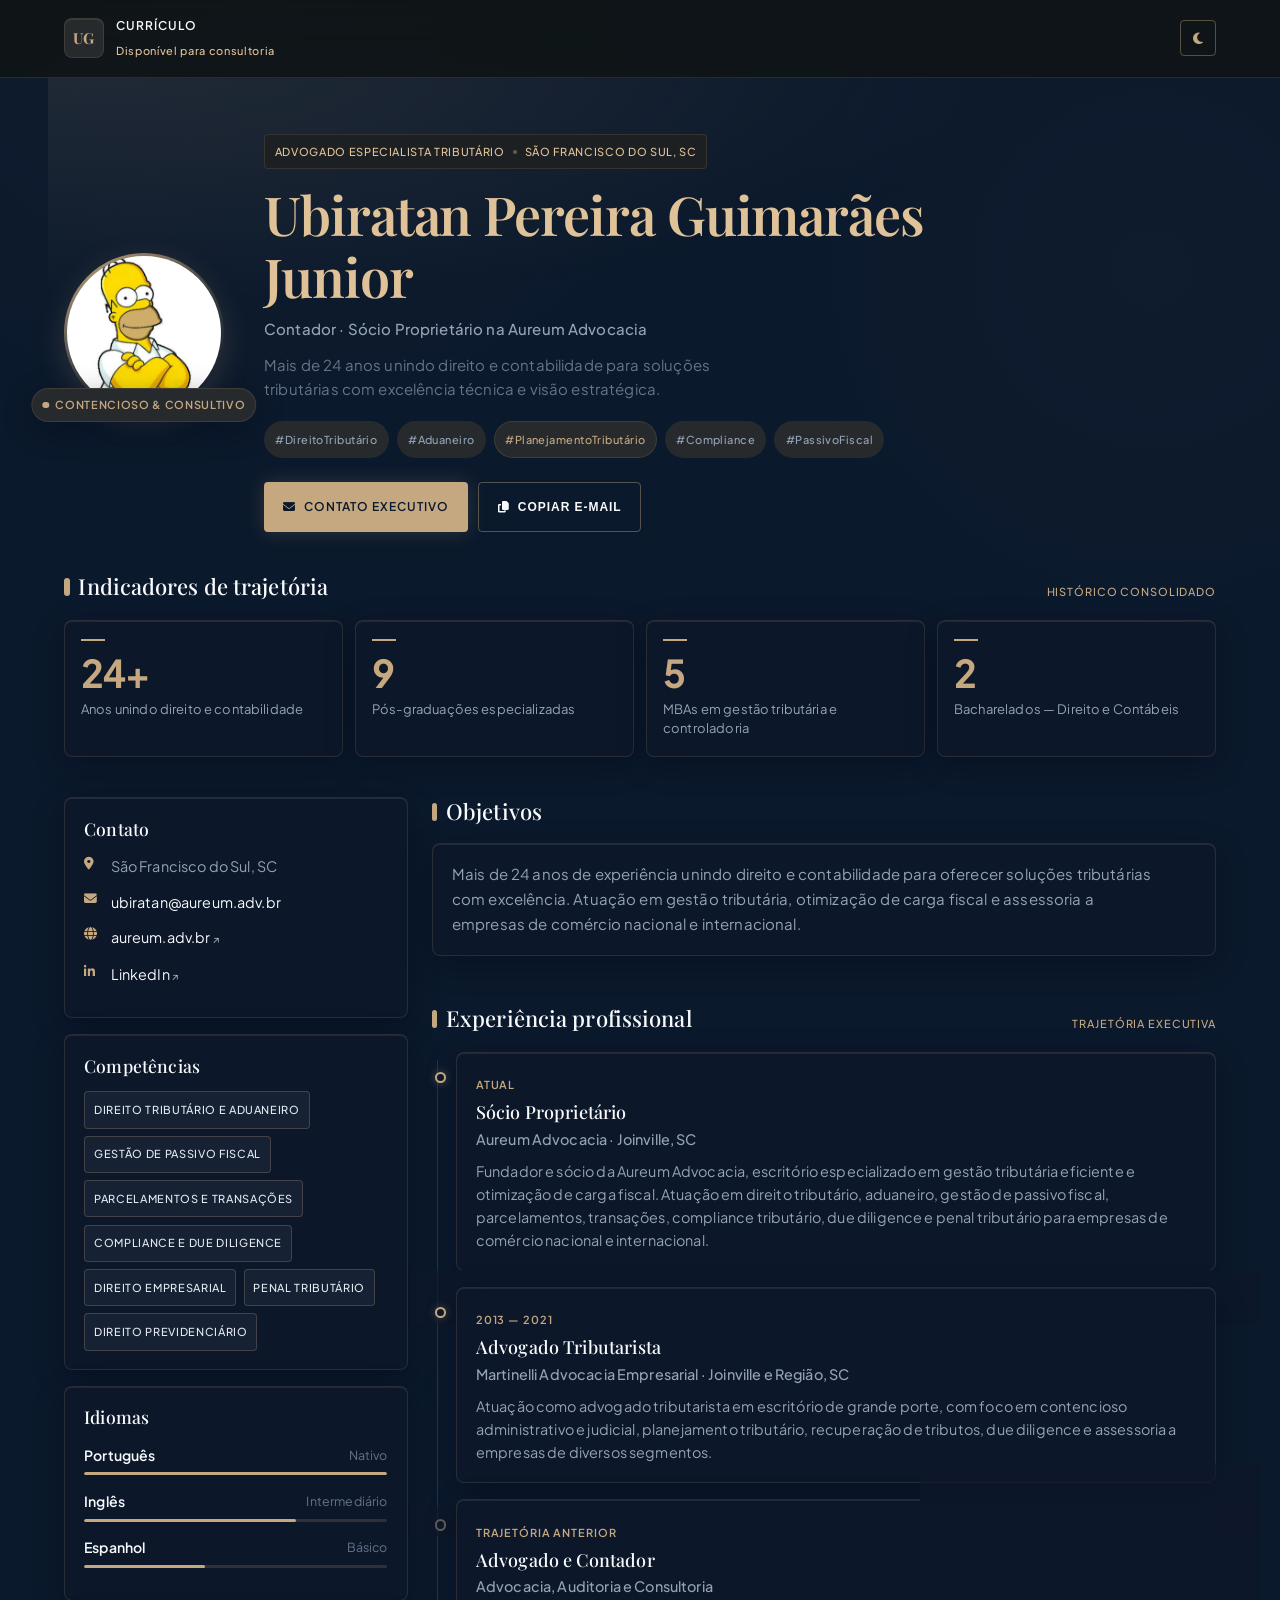
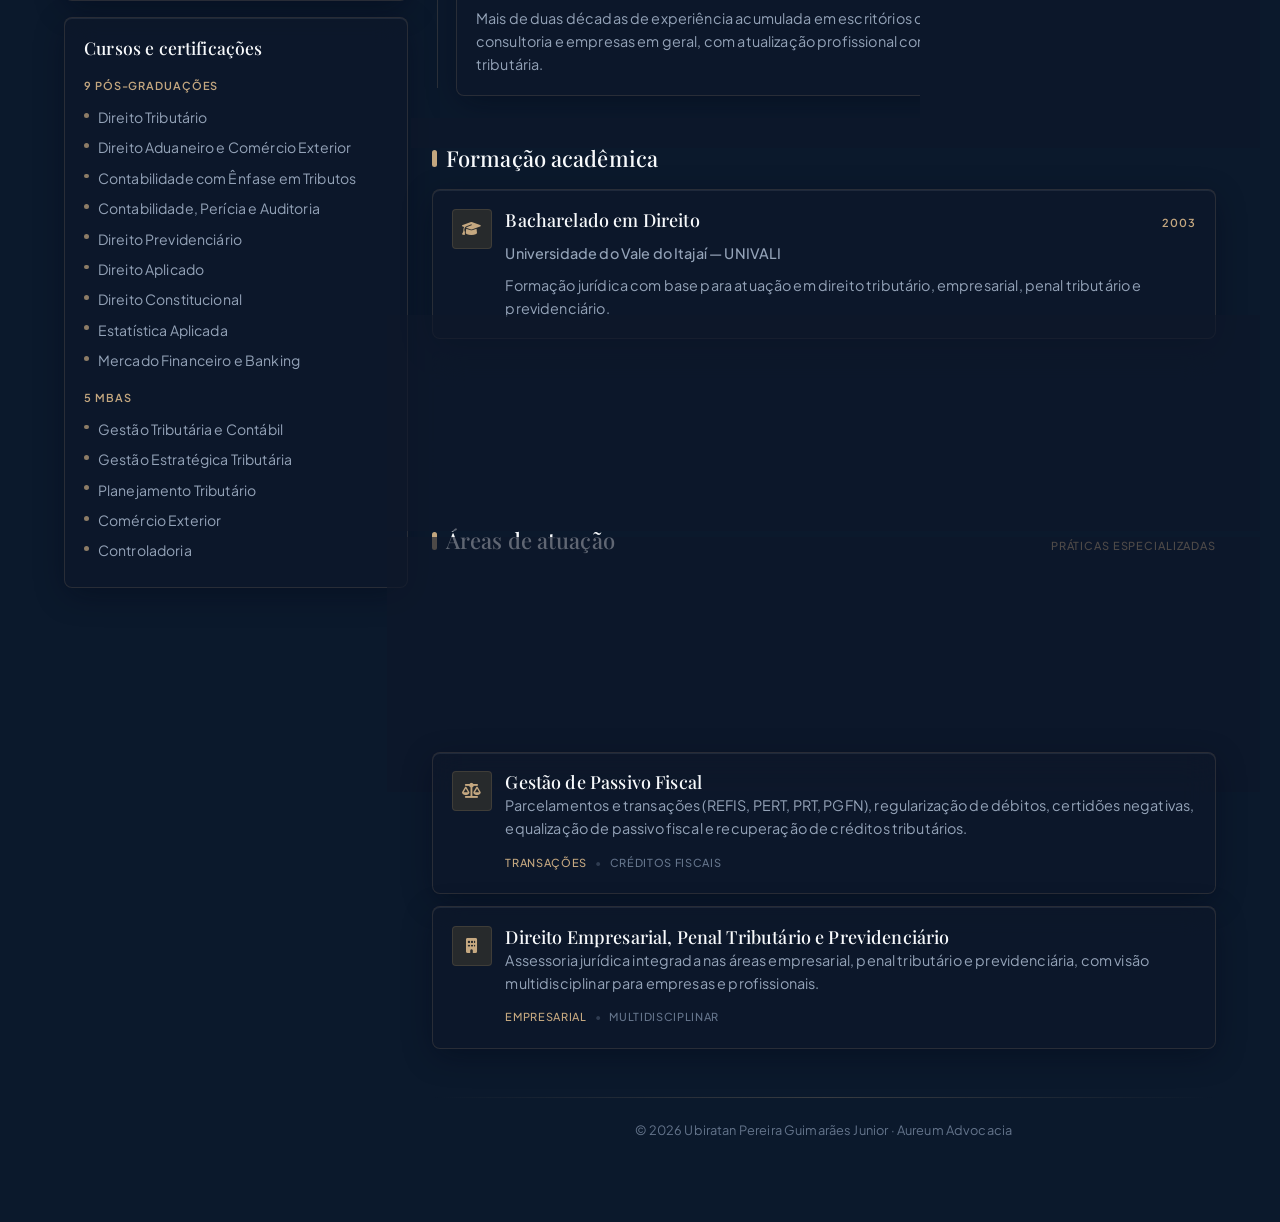
==== index.html @ 0a8d9d75 "Versão 1" ====
<!DOCTYPE html>
<html lang="pt-BR">
<head>
  <meta charset="UTF-8">
  <meta name="viewport" content="width=device-width, initial-scale=1.0">
  <title>Currículo | Ubiratan Pereira Guimarães Junior · Aureum Advocacia</title>
  <link rel="preconnect" href="https://fonts.googleapis.com">
  <link rel="preconnect" href="https://fonts.gstatic.com" crossorigin>
  <link href="https://fonts.googleapis.com/css2?family=Playfair+Display:ital,wght@0,500;0,600;0,700;1,500&family=Plus+Jakarta+Sans:ital,wght@0,400;0,500;0,600;0,700;1,400&display=swap" rel="stylesheet">
  <link rel="stylesheet" href="https://cdnjs.cloudflare.com/ajax/libs/font-awesome/6.5.1/css/all.min.css">
  <link rel="stylesheet" href="styles.css">
  <script>
    (function () {
      const theme = localStorage.getItem('cv-theme') || 'dark';
      document.documentElement.setAttribute('data-theme', theme);
      document.documentElement.classList.add('js');
    })();
  </script>
</head>
<body>

  <div class="ambient" aria-hidden="true"></div>

  <header class="topbar">
    <div class="topbar-inner">
      <div class="brand">
        <span class="brand-mark">UG</span>
        <div class="brand-copy">
          <span class="brand-label">Currículo</span>
          <span class="brand-status">Disponível para consultoria</span>
        </div>
      </div>
      <div class="topbar-actions">
        <button class="theme-toggle" id="themeToggle" aria-label="Alternar tema claro e escuro" title="Alternar tema">
          <i class="fas fa-moon theme-icon-dark"></i>
          <i class="fas fa-sun theme-icon-light"></i>
        </button>
      </div>
    </div>
  </header>

  <main class="shell">
    <section class="hero" id="inicio">
      <div class="hero-glow" aria-hidden="true"></div>

      <div class="photo-wrap">
        <div class="photo-ring">
          <img src="foto.png" alt="Ubiratan Pereira Guimarães Junior">
        </div>
        <span class="status-chip">
          <span class="status-dot" aria-hidden="true"></span>
          Contencioso &amp; Consultivo
        </span>
      </div>

      <div class="hero-copy">
        <div class="credential-row">
          <span>Advogado especialista tributário</span>
          <span class="dot" aria-hidden="true"></span>
          <span>São Francisco do Sul, SC</span>
        </div>
        <h1>Ubiratan Pereira Guimarães Junior</h1>
        <p class="hero-role">Contador · Sócio Proprietário na Aureum Advocacia</p>
        <p class="hero-lead">Mais de 24 anos unindo direito e contabilidade para soluções tributárias com excelência técnica e visão estratégica.</p>

        <div class="chip-row">
          <span class="chip">#DireitoTributário</span>
          <span class="chip">#Aduaneiro</span>
          <span class="chip chip-accent">#PlanejamentoTributário</span>
          <span class="chip">#Compliance</span>
          <span class="chip">#PassivoFiscal</span>
        </div>

        <div class="cta-row">
          <a class="btn btn-primary" href="mailto:ubiratan@aureum.adv.br">
            <i class="fas fa-envelope"></i>
            Contato executivo
          </a>
          <button class="btn btn-secondary" type="button" id="copyEmail">
            <i class="fas fa-copy"></i>
            Copiar e-mail
          </button>
        </div>
      </div>
    </section>

    <section class="metrics" aria-label="Indicadores">
      <div class="section-head">
        <h2><span class="title-bar" aria-hidden="true"></span>Indicadores de trajetória</h2>
        <span class="section-kicker">Histórico consolidado</span>
      </div>
      <div class="metrics-grid">
        <article class="metric-card" data-animate>
          <span class="metric-rule" aria-hidden="true"></span>
          <p class="metric-value">24+</p>
          <p class="metric-label">Anos unindo direito e contabilidade</p>
        </article>
        <article class="metric-card" data-animate>
          <span class="metric-rule" aria-hidden="true"></span>
          <p class="metric-value">9</p>
          <p class="metric-label">Pós-graduações especializadas</p>
        </article>
        <article class="metric-card" data-animate>
          <span class="metric-rule" aria-hidden="true"></span>
          <p class="metric-value">5</p>
          <p class="metric-label">MBAs em gestão tributária e controladoria</p>
        </article>
        <article class="metric-card" data-animate>
          <span class="metric-rule" aria-hidden="true"></span>
          <p class="metric-value">2</p>
          <p class="metric-label">Bacharelados — Direito e Contábeis</p>
        </article>
      </div>
    </section>

    <div class="layout">
      <aside class="rail">
        <section class="glass-card" id="contato">
          <h2 class="rail-title">Contato</h2>
          <ul class="contact-list">
            <li>
              <i class="fas fa-location-dot"></i>
              <span>São Francisco do Sul, SC</span>
            </li>
            <li>
              <i class="fas fa-envelope"></i>
              <a href="mailto:ubiratan@aureum.adv.br">ubiratan@aureum.adv.br</a>
            </li>
            <li>
              <i class="fas fa-globe"></i>
              <a href="https://aureum.adv.br" target="_blank" rel="noopener noreferrer">aureum.adv.br <span class="ext" aria-hidden="true">↗</span></a>
            </li>
            <li>
              <i class="fab fa-linkedin-in"></i>
              <a href="https://www.linkedin.com/in/advogadoespecialistatribut%C3%A1rioubiratanpereiraguimar%C3%A3esjunior/" target="_blank" rel="noopener noreferrer">LinkedIn <span class="ext" aria-hidden="true">↗</span></a>
            </li>
          </ul>
        </section>

        <section class="glass-card" id="competencias">
          <h2 class="rail-title">Competências</h2>
          <div class="badge-stack">
            <span class="badge">Direito Tributário e Aduaneiro</span>
            <span class="badge">Gestão de Passivo Fiscal</span>
            <span class="badge">Parcelamentos e Transações</span>
            <span class="badge">Compliance e Due Diligence</span>
            <span class="badge">Direito Empresarial</span>
            <span class="badge">Penal Tributário</span>
            <span class="badge">Direito Previdenciário</span>
          </div>
        </section>

        <section class="glass-card" id="idiomas">
          <h2 class="rail-title">Idiomas</h2>
          <div class="lang-row">
            <div class="lang-meta">
              <strong>Português</strong>
              <span>Nativo</span>
            </div>
            <div class="lang-bar"><span data-level="100"></span></div>
          </div>
          <div class="lang-row">
            <div class="lang-meta">
              <strong>Inglês</strong>
              <span>Intermediário</span>
            </div>
            <div class="lang-bar"><span data-level="70"></span></div>
          </div>
          <div class="lang-row">
            <div class="lang-meta">
              <strong>Espanhol</strong>
              <span>Básico</span>
            </div>
            <div class="lang-bar"><span data-level="40"></span></div>
          </div>
        </section>

        <section class="glass-card" id="cursos">
          <h2 class="rail-title">Cursos e certificações</h2>
          <p class="rail-kicker">9 pós-graduações</p>
          <ul class="plain-list">
            <li>Direito Tributário</li>
            <li>Direito Aduaneiro e Comércio Exterior</li>
            <li>Contabilidade com Ênfase em Tributos</li>
            <li>Contabilidade, Perícia e Auditoria</li>
            <li>Direito Previdenciário</li>
            <li>Direito Aplicado</li>
            <li>Direito Constitucional</li>
            <li>Estatística Aplicada</li>
            <li>Mercado Financeiro e Banking</li>
          </ul>
          <p class="rail-kicker">5 MBAs</p>
          <ul class="plain-list">
            <li>Gestão Tributária e Contábil</li>
            <li>Gestão Estratégica Tributária</li>
            <li>Planejamento Tributário</li>
            <li>Comércio Exterior</li>
            <li>Controladoria</li>
          </ul>
        </section>
      </aside>

      <div class="content">
        <section class="chapter" id="objetivos">
          <div class="section-head">
            <h2><span class="title-bar" aria-hidden="true"></span>Objetivos</h2>
          </div>
          <div class="glass-card glass-card--inset">
            <p>Mais de 24 anos de experiência unindo direito e contabilidade para oferecer soluções tributárias com excelência. Atuação em gestão tributária, otimização de carga fiscal e assessoria a empresas de comércio nacional e internacional.</p>
          </div>
        </section>

        <section class="chapter" id="experiencia">
          <div class="section-head">
            <h2><span class="title-bar" aria-hidden="true"></span>Experiência profissional</h2>
            <span class="section-kicker">Trajetória executiva</span>
          </div>

          <div class="timeline">
            <article class="timeline-item" data-animate>
              <span class="timeline-node" aria-hidden="true"></span>
              <div class="glass-card job">
                <span class="job-date">Atual</span>
                <h3>Sócio Proprietário</h3>
                <p class="job-place">Aureum Advocacia · Joinville, SC</p>
                <p>Fundador e sócio da Aureum Advocacia, escritório especializado em gestão tributária eficiente e otimização de carga fiscal. Atuação em direito tributário, aduaneiro, gestão de passivo fiscal, parcelamentos, transações, compliance tributário, due diligence e penal tributário para empresas de comércio nacional e internacional.</p>
              </div>
            </article>

            <article class="timeline-item" data-animate>
              <span class="timeline-node" aria-hidden="true"></span>
              <div class="glass-card job">
                <span class="job-date">2013 — 2021</span>
                <h3>Advogado Tributarista</h3>
                <p class="job-place">Martinelli Advocacia Empresarial · Joinville e Região, SC</p>
                <p>Atuação como advogado tributarista em escritório de grande porte, com foco em contencioso administrativo e judicial, planejamento tributário, recuperação de tributos, due diligence e assessoria a empresas de diversos segmentos.</p>
              </div>
            </article>

            <article class="timeline-item" data-animate>
              <span class="timeline-node timeline-node--muted" aria-hidden="true"></span>
              <div class="glass-card job">
                <span class="job-date">Trajetória anterior</span>
                <h3>Advogado e Contador</h3>
                <p class="job-place">Advocacia, Auditoria e Consultoria</p>
                <p>Mais de duas décadas de experiência acumulada em escritórios de advocacia, empresas de auditoria, consultoria e empresas em geral, com atualização profissional constante nas áreas jurídica, contábil e tributária.</p>
              </div>
            </article>
          </div>
        </section>

        <section class="chapter" id="formacao">
          <div class="section-head">
            <h2><span class="title-bar" aria-hidden="true"></span>Formação acadêmica</h2>
          </div>
          <div class="stack">
            <article class="glass-card edu" data-animate>
              <div class="edu-icon" aria-hidden="true"><i class="fas fa-graduation-cap"></i></div>
              <div>
                <div class="job-head">
                  <h3>Bacharelado em Direito</h3>
                  <span class="job-date">2003</span>
                </div>
                <p class="job-place">Universidade do Vale do Itajaí — UNIVALI</p>
                <p>Formação jurídica com base para atuação em direito tributário, empresarial, penal tributário e previdenciário.</p>
              </div>
            </article>

            <article class="glass-card edu" data-animate>
              <div class="edu-icon" aria-hidden="true"><i class="fas fa-calculator"></i></div>
              <div>
                <div class="job-head">
                  <h3>Bacharelado em Ciências Contábeis</h3>
                  <span class="job-date">2012</span>
                </div>
                <p class="job-place">Anhanguera Educacional — Passo Fundo</p>
                <p>Formação contábil com ênfase em tributos, perícia, auditoria e gestão fiscal empresarial.</p>
              </div>
            </article>
          </div>
        </section>

        <section class="chapter" id="atuacao">
          <div class="section-head">
            <h2><span class="title-bar" aria-hidden="true"></span>Áreas de atuação</h2>
            <span class="section-kicker">Práticas especializadas</span>
          </div>
          <div class="stack">
            <article class="glass-card practice" data-animate>
              <div class="edu-icon" aria-hidden="true"><i class="fas fa-gavel"></i></div>
              <div>
                <h3>Direito Tributário e Aduaneiro</h3>
                <p>Contencioso administrativo e judicial, fiscalização federal, estadual e municipal, due diligence, compliance, diagnóstico fiscal, revisão e planejamento tributário, regimes especiais e assessoria jurídica.</p>
                <div class="practice-tags">
                  <span>Contencioso</span>
                  <span>Planejamento</span>
                </div>
              </div>
            </article>

            <article class="glass-card practice" data-animate>
              <div class="edu-icon" aria-hidden="true"><i class="fas fa-scale-balanced"></i></div>
              <div>
                <h3>Gestão de Passivo Fiscal</h3>
                <p>Parcelamentos e transações (REFIS, PERT, PRT, PGFN), regularização de débitos, certidões negativas, equalização de passivo fiscal e recuperação de créditos tributários.</p>
                <div class="practice-tags">
                  <span>Transações</span>
                  <span>Créditos fiscais</span>
                </div>
              </div>
            </article>

            <article class="glass-card practice" data-animate>
              <div class="edu-icon" aria-hidden="true"><i class="fas fa-building"></i></div>
              <div>
                <h3>Direito Empresarial, Penal Tributário e Previdenciário</h3>
                <p>Assessoria jurídica integrada nas áreas empresarial, penal tributário e previdenciária, com visão multidisciplinar para empresas e profissionais.</p>
                <div class="practice-tags">
                  <span>Empresarial</span>
                  <span>Multidisciplinar</span>
                </div>
              </div>
            </article>
          </div>
        </section>

        <footer class="colophon">
          <div class="divider" aria-hidden="true"></div>
          <p>© 2026 Ubiratan Pereira Guimarães Junior · Aureum Advocacia</p>
        </footer>
      </div>
    </div>
  </main>

  <div class="toast" id="toast" role="status" aria-live="polite">
    <i class="fas fa-check-circle"></i>
    <span id="toastMsg">E-mail copiado</span>
  </div>

  <script src="script.js"></script>
</body>
</html>
---- styles.css ----
/* ===== Juris Prestige — design system ===== */
:root,
[data-theme="dark"] {
  --bg: #0b192c;
  --surface: #101415;
  --surface-low: #191c1e;
  --surface-container: #1d2022;
  --surface-high: #272a2c;
  --surface-highest: #323537;
  --on-surface: #f8fafc;
  --on-surface-muted: #94a3b8;
  --on-surface-dim: #64748b;
  --gold: #c5a880;
  --gold-soft: #e0c298;
  --gold-border: rgba(197, 168, 128, 0.15);
  --gold-border-strong: rgba(197, 168, 128, 0.4);
  --glass: rgba(15, 23, 42, 0.65);
  --glass-hover: rgba(30, 41, 59, 0.85);
  --slate: #1e293b;
  --track: rgba(197, 168, 128, 0.18);
  --fill: #c5a880;
  --shadow-card: 0 8px 32px -4px rgba(2, 6, 23, 0.45);
  --shadow-hover: 0 16px 40px -8px rgba(0, 0, 0, 0.6), 0 0 24px -2px rgba(197, 168, 128, 0.12);
  --inset: inset 0 1px 0 0 rgba(255, 255, 255, 0.08);
  --ambient: rgba(197, 168, 128, 0.03);
  --topbar: rgba(16, 20, 21, 0.85);
  --radius-sm: 0.25rem;
  --radius: 0.5rem;
  --radius-xl: 0.75rem;
  --gutter: 2rem;
  --gutter-m: 1.25rem;
  --max: 76rem;
}

[data-theme="light"] {
  --bg: #f4f6f8;
  --surface: #eef1f4;
  --surface-low: #ffffff;
  --surface-container: #ffffff;
  --surface-high: #e8ecf0;
  --surface-highest: #dde3e9;
  --on-surface: #0b192c;
  --on-surface-muted: #475569;
  --on-surface-dim: #64748b;
  --gold: #8a6d3f;
  --gold-soft: #a8844f;
  --gold-border: rgba(138, 109, 63, 0.22);
  --gold-border-strong: rgba(138, 109, 63, 0.45);
  --glass: rgba(255, 255, 255, 0.72);
  --glass-hover: rgba(255, 255, 255, 0.92);
  --slate: #e8ecf0;
  --track: rgba(11, 25, 44, 0.12);
  --fill: #8a6d3f;
  --shadow-card: 0 8px 28px -6px rgba(15, 23, 42, 0.12);
  --shadow-hover: 0 14px 36px -8px rgba(15, 23, 42, 0.18);
  --inset: inset 0 1px 0 0 rgba(255, 255, 255, 0.9);
  --ambient: rgba(197, 168, 128, 0.08);
  --topbar: rgba(238, 241, 244, 0.9);
}

*,
*::before,
*::after {
  margin: 0;
  padding: 0;
  box-sizing: border-box;
}

html {
  scroll-behavior: smooth;
}

body {
  font-family: 'Plus Jakarta Sans', sans-serif;
  font-size: 15px;
  line-height: 24px;
  letter-spacing: 0.01em;
  background: var(--bg);
  color: var(--on-surface);
  min-height: 100vh;
  overflow-x: hidden;
}

a {
  color: inherit;
  text-decoration: none;
}

a:hover {
  color: var(--gold);
}

ul {
  list-style: none;
}

img {
  display: block;
  max-width: 100%;
}

.ambient {
  position: fixed;
  inset: 0;
  pointer-events: none;
  z-index: 0;
  background:
    radial-gradient(circle 800px at 20% -10%, var(--ambient), transparent 70%),
    radial-gradient(circle 600px at 90% 30%, rgba(197, 168, 128, 0.02), transparent 65%),
    var(--bg);
}

/* ===== Topbar ===== */
.topbar {
  position: sticky;
  top: 0;
  z-index: 40;
  background: var(--topbar);
  backdrop-filter: blur(20px);
  -webkit-backdrop-filter: blur(20px);
  border-bottom: 1px solid var(--gold-border);
}

.topbar-inner {
  max-width: var(--max);
  margin: 0 auto;
  padding: 0.85rem var(--gutter);
  display: flex;
  align-items: center;
  justify-content: space-between;
  gap: 1rem;
}

.brand {
  display: flex;
  align-items: center;
  gap: 0.75rem;
}

.brand-mark {
  width: 2.5rem;
  height: 2.5rem;
  border-radius: var(--radius);
  background: var(--surface-high);
  color: var(--gold);
  font-family: 'Playfair Display', serif;
  font-weight: 700;
  font-size: 0.95rem;
  letter-spacing: 0.04em;
  display: grid;
  place-items: center;
  box-shadow: var(--inset);
  border: 1px solid var(--gold-border);
}

.brand-copy {
  display: flex;
  flex-direction: column;
  gap: 0.1rem;
}

.brand-label {
  font-size: 12px;
  font-weight: 600;
  letter-spacing: 0.08em;
  text-transform: uppercase;
  color: var(--on-surface);
}

.brand-status {
  font-size: 11px;
  font-weight: 500;
  letter-spacing: 0.06em;
  color: var(--gold-soft);
}

.theme-toggle {
  width: 2.25rem;
  height: 2.25rem;
  border-radius: var(--radius-sm);
  border: 1px solid var(--gold-border-strong);
  background: transparent;
  color: var(--gold);
  display: grid;
  place-items: center;
  cursor: pointer;
  transition: background 0.2s ease, box-shadow 0.2s ease;
}

.theme-toggle:hover {
  background: rgba(197, 168, 128, 0.08);
  box-shadow: 0 0 20px rgba(197, 168, 128, 0.18);
}

.theme-icon-light { display: none; }
[data-theme="light"] .theme-icon-dark { display: none; }
[data-theme="light"] .theme-icon-light { display: block; }

/* ===== Shell ===== */
.shell {
  position: relative;
  z-index: 1;
  max-width: var(--max);
  margin: 0 auto;
  padding: 1.5rem var(--gutter) 4rem;
}

/* ===== Hero ===== */
.hero {
  position: relative;
  display: grid;
  grid-template-columns: auto 1fr;
  gap: 2.5rem;
  align-items: center;
  padding: 2rem 0 2.5rem;
}

.hero-glow {
  position: absolute;
  inset: -2rem -1rem auto;
  height: 18rem;
  background: radial-gradient(ellipse at top left, rgba(197, 168, 128, 0.1), transparent 60%);
  pointer-events: none;
}

.photo-wrap {
  position: relative;
  width: 10rem;
  flex-shrink: 0;
}

.photo-ring {
  width: 10rem;
  height: 10rem;
  border-radius: 9999px;
  padding: 3px;
  background: linear-gradient(145deg, var(--gold), rgba(197, 168, 128, 0.25), transparent);
  box-shadow: 0 8px 30px rgba(197, 168, 128, 0.18);
}

.photo-ring img {
  width: 100%;
  height: 100%;
  border-radius: 9999px;
  object-fit: cover;
  object-position: center top;
}

.status-chip {
  position: absolute;
  left: 50%;
  bottom: -0.55rem;
  transform: translateX(-50%);
  white-space: nowrap;
  display: inline-flex;
  align-items: center;
  gap: 0.4rem;
  padding: 0.25rem 0.65rem;
  border-radius: 9999px;
  background: var(--surface-high);
  color: var(--gold);
  font-size: 11px;
  font-weight: 600;
  letter-spacing: 0.06em;
  text-transform: uppercase;
  border: 1px solid var(--gold-border);
  box-shadow: var(--shadow-card);
}

.status-dot {
  width: 0.4rem;
  height: 0.4rem;
  border-radius: 9999px;
  background: var(--gold);
  box-shadow: 0 0 0 0 rgba(197, 168, 128, 0.55);
  animation: pulse 2s ease infinite;
}

@keyframes pulse {
  0%, 100% { box-shadow: 0 0 0 0 rgba(197, 168, 128, 0.45); }
  50% { box-shadow: 0 0 0 6px rgba(197, 168, 128, 0); }
}

.hero-copy {
  position: relative;
  max-width: 42rem;
}

.credential-row {
  display: inline-flex;
  flex-wrap: wrap;
  align-items: center;
  gap: 0.5rem;
  padding: 0.3rem 0.6rem;
  border-radius: var(--radius-sm);
  background: var(--surface-container);
  color: var(--gold-soft);
  font-size: 11px;
  font-weight: 500;
  letter-spacing: 0.06em;
  text-transform: uppercase;
  margin-bottom: 0.85rem;
  border: 1px solid var(--gold-border);
}

.credential-row .dot {
  width: 0.25rem;
  height: 0.25rem;
  border-radius: 9999px;
  background: rgba(197, 168, 128, 0.45);
}

.hero h1 {
  font-family: 'Playfair Display', serif;
  font-size: clamp(2.1rem, 4.2vw, 3.5rem);
  font-weight: 600;
  line-height: 1.15;
  letter-spacing: -0.02em;
  color: var(--gold-soft);
}

.hero-role {
  margin-top: 0.65rem;
  font-size: 15px;
  font-weight: 500;
  color: var(--on-surface-muted);
}

.hero-lead {
  margin-top: 0.75rem;
  font-size: 15px;
  line-height: 1.6;
  color: var(--on-surface-dim);
  max-width: 46ch;
}

.chip-row {
  display: flex;
  flex-wrap: wrap;
  gap: 0.5rem;
  margin-top: 1.25rem;
}

.chip {
  padding: 0.35rem 0.65rem;
  border-radius: 9999px;
  background: var(--surface-high);
  color: var(--on-surface-muted);
  font-size: 11px;
  font-weight: 500;
  letter-spacing: 0.04em;
  border: 1px solid transparent;
}

.chip-accent {
  color: var(--gold);
  border-color: var(--gold-border);
}

.cta-row {
  display: flex;
  flex-wrap: wrap;
  gap: 0.65rem;
  margin-top: 1.5rem;
}

.btn {
  display: inline-flex;
  align-items: center;
  justify-content: center;
  gap: 0.5rem;
  padding: 0.75rem 1.15rem;
  border-radius: var(--radius-sm);
  font-size: 12px;
  font-weight: 600;
  letter-spacing: 0.08em;
  text-transform: uppercase;
  border: 1px solid transparent;
  cursor: pointer;
  transition: background 0.2s ease, border-color 0.2s ease, box-shadow 0.2s ease, color 0.2s ease;
}

.btn-primary {
  background: var(--gold);
  color: #0b192c;
  box-shadow: 0 0 20px rgba(197, 168, 128, 0.2);
}

.btn-primary:hover {
  color: #0b192c;
  box-shadow: 0 0 20px rgba(197, 168, 128, 0.35);
}

.btn-secondary {
  background: transparent;
  color: var(--on-surface);
  border-color: var(--gold-border-strong);
}

.btn-secondary:hover {
  background: rgba(197, 168, 128, 0.08);
  border-color: var(--gold);
  color: var(--on-surface);
}

/* ===== Sections ===== */
.section-head {
  display: flex;
  flex-wrap: wrap;
  align-items: baseline;
  justify-content: space-between;
  gap: 0.5rem 1rem;
  margin-bottom: 1rem;
}

.section-head h2 {
  font-family: 'Playfair Display', serif;
  font-size: 1.375rem;
  font-weight: 500;
  line-height: 1.35;
  letter-spacing: 0.005em;
  display: flex;
  align-items: center;
  gap: 0.55rem;
  color: var(--on-surface);
}

.title-bar {
  width: 0.35rem;
  height: 1.1rem;
  border-radius: 9999px;
  background: var(--gold);
  flex-shrink: 0;
}

.section-kicker {
  font-size: 11px;
  font-weight: 500;
  letter-spacing: 0.08em;
  text-transform: uppercase;
  color: var(--gold);
}

.metrics {
  margin-bottom: 2.5rem;
}

.metrics-grid {
  display: grid;
  grid-template-columns: repeat(4, 1fr);
  gap: 0.75rem;
}

.metric-card {
  position: relative;
  padding: 1.15rem 1rem;
  border-radius: var(--radius);
  background: var(--glass);
  backdrop-filter: blur(16px);
  -webkit-backdrop-filter: blur(16px);
  border: 1px solid var(--gold-border);
  box-shadow: var(--shadow-card), var(--inset);
  overflow: hidden;
  transition: border-color 0.25s ease, box-shadow 0.25s ease, background 0.25s ease;
}

.metric-card:hover {
  background: var(--glass-hover);
  border-color: var(--gold-border-strong);
  box-shadow: var(--shadow-hover), var(--inset);
}

.metric-rule {
  display: block;
  width: 1.5rem;
  height: 2px;
  background: var(--gold);
  margin-bottom: 0.65rem;
}

.metric-value {
  font-family: 'Plus Jakarta Sans', sans-serif;
  font-size: clamp(1.75rem, 3vw, 2.75rem);
  font-weight: 700;
  line-height: 1.1;
  letter-spacing: -0.03em;
  color: var(--gold);
  font-variant-numeric: tabular-nums;
}

.metric-label {
  margin-top: 0.4rem;
  font-size: 13px;
  line-height: 1.45;
  color: var(--on-surface-muted);
}

/* ===== Layout ===== */
.layout {
  display: grid;
  grid-template-columns: minmax(240px, 0.92fr) minmax(0, 2.1fr);
  gap: 1.5rem;
  align-items: start;
}

.rail {
  display: flex;
  flex-direction: column;
  gap: 1rem;
  position: sticky;
  top: 5rem;
}

.content {
  min-width: 0;
}

.chapter {
  margin-bottom: 3rem;
}

.glass-card {
  padding: 1.15rem 1.2rem;
  border-radius: var(--radius);
  background: var(--glass);
  backdrop-filter: blur(16px);
  -webkit-backdrop-filter: blur(16px);
  border: 1px solid var(--gold-border);
  box-shadow: var(--shadow-card), var(--inset);
  transition: border-color 0.25s ease, box-shadow 0.25s ease, background 0.25s ease;
}

.glass-card:hover {
  border-color: rgba(197, 168, 128, 0.28);
}

.glass-card--inset p {
  color: var(--on-surface-muted);
  max-width: 65ch;
  line-height: 1.65;
}

.rail-title {
  font-family: 'Playfair Display', serif;
  font-size: 1.1rem;
  font-weight: 500;
  margin-bottom: 0.85rem;
  color: var(--on-surface);
}

.rail-kicker {
  font-size: 11px;
  font-weight: 600;
  letter-spacing: 0.08em;
  text-transform: uppercase;
  color: var(--gold);
  margin: 0.85rem 0 0.45rem;
}

.contact-list li {
  display: flex;
  align-items: flex-start;
  gap: 0.65rem;
  font-size: 0.9rem;
  margin-bottom: 0.7rem;
  color: var(--on-surface-muted);
}

.contact-list i {
  width: 1rem;
  margin-top: 0.2rem;
  color: var(--gold);
  font-size: 0.8rem;
}

.contact-list a {
  color: var(--on-surface);
}

.contact-list a:hover {
  color: var(--gold);
}

.ext {
  font-size: 0.75em;
  opacity: 0.7;
}

.badge-stack {
  display: flex;
  flex-wrap: wrap;
  gap: 0.45rem;
}

.badge {
  padding: 0.35rem 0.55rem;
  border-radius: var(--radius-sm);
  background: rgba(30, 41, 59, 0.6);
  border: 1px solid rgba(197, 168, 128, 0.25);
  color: #e2e8f0;
  font-size: 11px;
  font-weight: 500;
  letter-spacing: 0.06em;
  text-transform: uppercase;
}

[data-theme="light"] .badge {
  background: rgba(30, 41, 59, 0.06);
  color: var(--on-surface);
}

.plain-list li {
  position: relative;
  padding-left: 0.85rem;
  font-size: 0.88rem;
  margin-bottom: 0.4rem;
  color: var(--on-surface-muted);
}

.plain-list li::before {
  content: '';
  position: absolute;
  left: 0;
  top: 0.55em;
  width: 0.3rem;
  height: 0.3rem;
  border-radius: 9999px;
  background: var(--gold);
  opacity: 0.7;
}

.lang-row {
  margin-bottom: 0.85rem;
}

.lang-meta {
  display: flex;
  justify-content: space-between;
  gap: 0.75rem;
  font-size: 0.88rem;
  margin-bottom: 0.35rem;
}

.lang-meta strong {
  font-weight: 600;
  color: var(--on-surface);
}

.lang-meta span {
  color: var(--on-surface-dim);
  font-size: 0.78rem;
}

.lang-bar {
  height: 3px;
  background: var(--track);
  border-radius: 9999px;
  overflow: hidden;
}

.lang-bar span {
  display: block;
  height: 100%;
  width: 0;
  background: var(--fill);
  border-radius: 9999px;
  transition: width 1.1s ease;
}

/* ===== Timeline ===== */
.timeline {
  position: relative;
  padding-left: 1.5rem;
  display: flex;
  flex-direction: column;
  gap: 1rem;
}

.timeline::before {
  content: '';
  position: absolute;
  left: 0.35rem;
  top: 0.5rem;
  bottom: 0.5rem;
  width: 1px;
  background: rgba(197, 168, 128, 0.18);
}

.timeline-item {
  position: relative;
}

.timeline-node {
  position: absolute;
  left: -1.28rem;
  top: 1.25rem;
  width: 0.7rem;
  height: 0.7rem;
  border-radius: 9999px;
  background: var(--bg);
  border: 2px solid var(--gold);
  box-shadow: 0 0 8px rgba(197, 168, 128, 0.35);
  z-index: 1;
}

.timeline-node--muted {
  border-color: rgba(197, 168, 128, 0.45);
  box-shadow: none;
}

.job-date {
  display: inline-block;
  font-size: 11px;
  font-weight: 600;
  letter-spacing: 0.08em;
  text-transform: uppercase;
  color: var(--gold);
  margin-bottom: 0.25rem;
}

.job h3,
.edu h3,
.practice h3 {
  font-family: 'Playfair Display', serif;
  font-size: 1.125rem;
  font-weight: 500;
  color: var(--on-surface);
  line-height: 1.3;
}

.job-place {
  margin: 0.2rem 0 0.55rem;
  font-size: 0.9rem;
  font-weight: 500;
  color: var(--gold-soft);
}

.job p,
.edu p,
.practice p {
  font-size: 0.9rem;
  line-height: 1.6;
  color: var(--on-surface-muted);
}

.stack {
  display: flex;
  flex-direction: column;
  gap: 0.75rem;
}

.edu,
.practice {
  display: flex;
  gap: 0.85rem;
  align-items: flex-start;
}

.edu-icon {
  width: 2.5rem;
  height: 2.5rem;
  border-radius: var(--radius-sm);
  background: var(--surface-high);
  color: var(--gold);
  display: grid;
  place-items: center;
  flex-shrink: 0;
  border: 1px solid var(--gold-border);
}

.job-head {
  display: flex;
  flex-wrap: wrap;
  justify-content: space-between;
  gap: 0.35rem 1rem;
  align-items: baseline;
}

.practice-tags {
  display: flex;
  flex-wrap: wrap;
  gap: 0.5rem;
  margin-top: 0.65rem;
  font-size: 11px;
  font-weight: 500;
  letter-spacing: 0.06em;
  text-transform: uppercase;
}

.practice-tags span:first-child {
  color: var(--gold);
}

.practice-tags span:not(:first-child) {
  color: var(--on-surface-dim);
}

.practice-tags span:not(:first-child)::before {
  content: '•';
  margin-right: 0.5rem;
  opacity: 0.4;
}

.colophon {
  margin-top: 1rem;
  padding-bottom: 1rem;
}

.divider {
  height: 1px;
  margin-bottom: 1.25rem;
  background: linear-gradient(90deg, transparent, rgba(197, 168, 128, 0.25), transparent);
}

.colophon p {
  font-size: 0.8rem;
  color: var(--on-surface-dim);
  text-align: center;
}

/* ===== Toast ===== */
.toast {
  position: fixed;
  top: 5rem;
  left: 50%;
  transform: translateX(-50%) translateY(-0.5rem);
  z-index: 50;
  display: inline-flex;
  align-items: center;
  gap: 0.5rem;
  padding: 0.55rem 1rem;
  border-radius: 9999px;
  background: var(--gold);
  color: #0b192c;
  font-size: 12px;
  font-weight: 600;
  letter-spacing: 0.06em;
  text-transform: uppercase;
  box-shadow: var(--shadow-hover);
  opacity: 0;
  pointer-events: none;
  transition: opacity 0.25s ease, transform 0.25s ease;
}

.toast.show {
  opacity: 1;
  transform: translateX(-50%) translateY(0);
}

/* ===== Motion ===== */
.js [data-animate] {
  opacity: 0;
  transform: translateY(14px);
  transition: opacity 0.55s ease, transform 0.55s ease;
}

[data-animate].visible {
  opacity: 1;
  transform: none;
}

@media (prefers-reduced-motion: reduce) {
  *, *::before, *::after {
    animation: none !important;
    transition: none !important;
  }

  .js [data-animate] {
    opacity: 1;
    transform: none;
  }
}

/* ===== Responsive ===== */
@media (max-width: 1023px) {
  .metrics-grid {
    grid-template-columns: repeat(2, 1fr);
  }

  .layout {
    grid-template-columns: 1fr;
  }

  .rail {
    position: static;
    display: grid;
    grid-template-columns: repeat(2, 1fr);
    gap: 0.75rem;
  }

  .rail #cursos {
    grid-column: 1 / -1;
  }
}

@media (max-width: 767px) {
  .topbar-inner,
  .shell {
    padding-left: var(--gutter-m);
    padding-right: var(--gutter-m);
  }

  .hero {
    grid-template-columns: 1fr;
    justify-items: center;
    text-align: center;
    gap: 1.75rem;
    padding-top: 1rem;
  }

  .hero-copy {
    display: flex;
    flex-direction: column;
    align-items: center;
  }

  .credential-row,
  .chip-row,
  .cta-row {
    justify-content: center;
  }

  .hero h1 {
    font-size: 2.1rem;
    line-height: 1.2;
  }

  .photo-wrap {
    width: 8.5rem;
  }

  .photo-ring {
    width: 8.5rem;
    height: 8.5rem;
  }

  .rail {
    grid-template-columns: 1fr;
  }

  .metrics-grid {
    grid-template-columns: 1fr 1fr;
  }

  .cta-row {
    width: 100%;
  }

  .btn {
    flex: 1;
  }
}

@media print {
  .topbar,
  .theme-toggle,
  .cta-row,
  .toast,
  .ambient,
  .hero-glow {
    display: none !important;
  }

  body {
    background: #fff;
    color: #111;
  }

  .glass-card,
  .metric-card {
    box-shadow: none;
    border: 1px solid #ccc;
    backdrop-filter: none;
  }
}
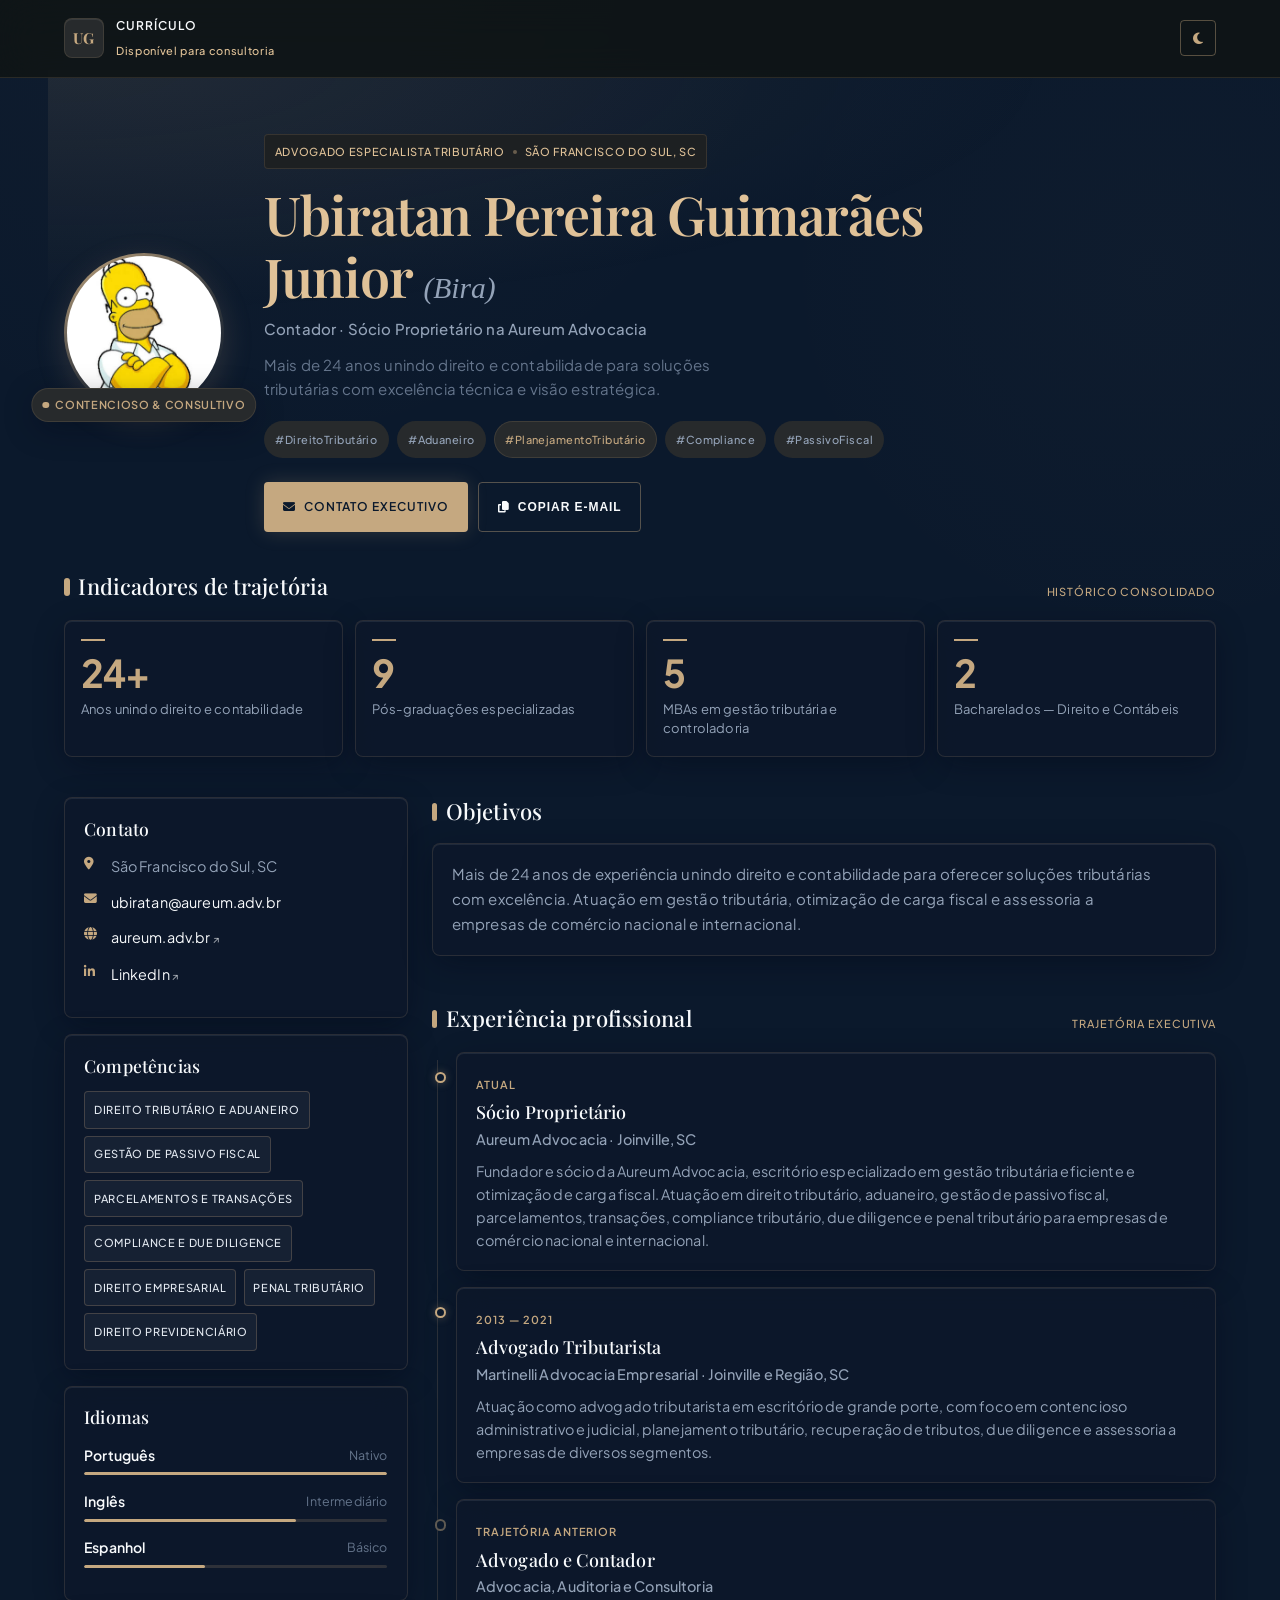
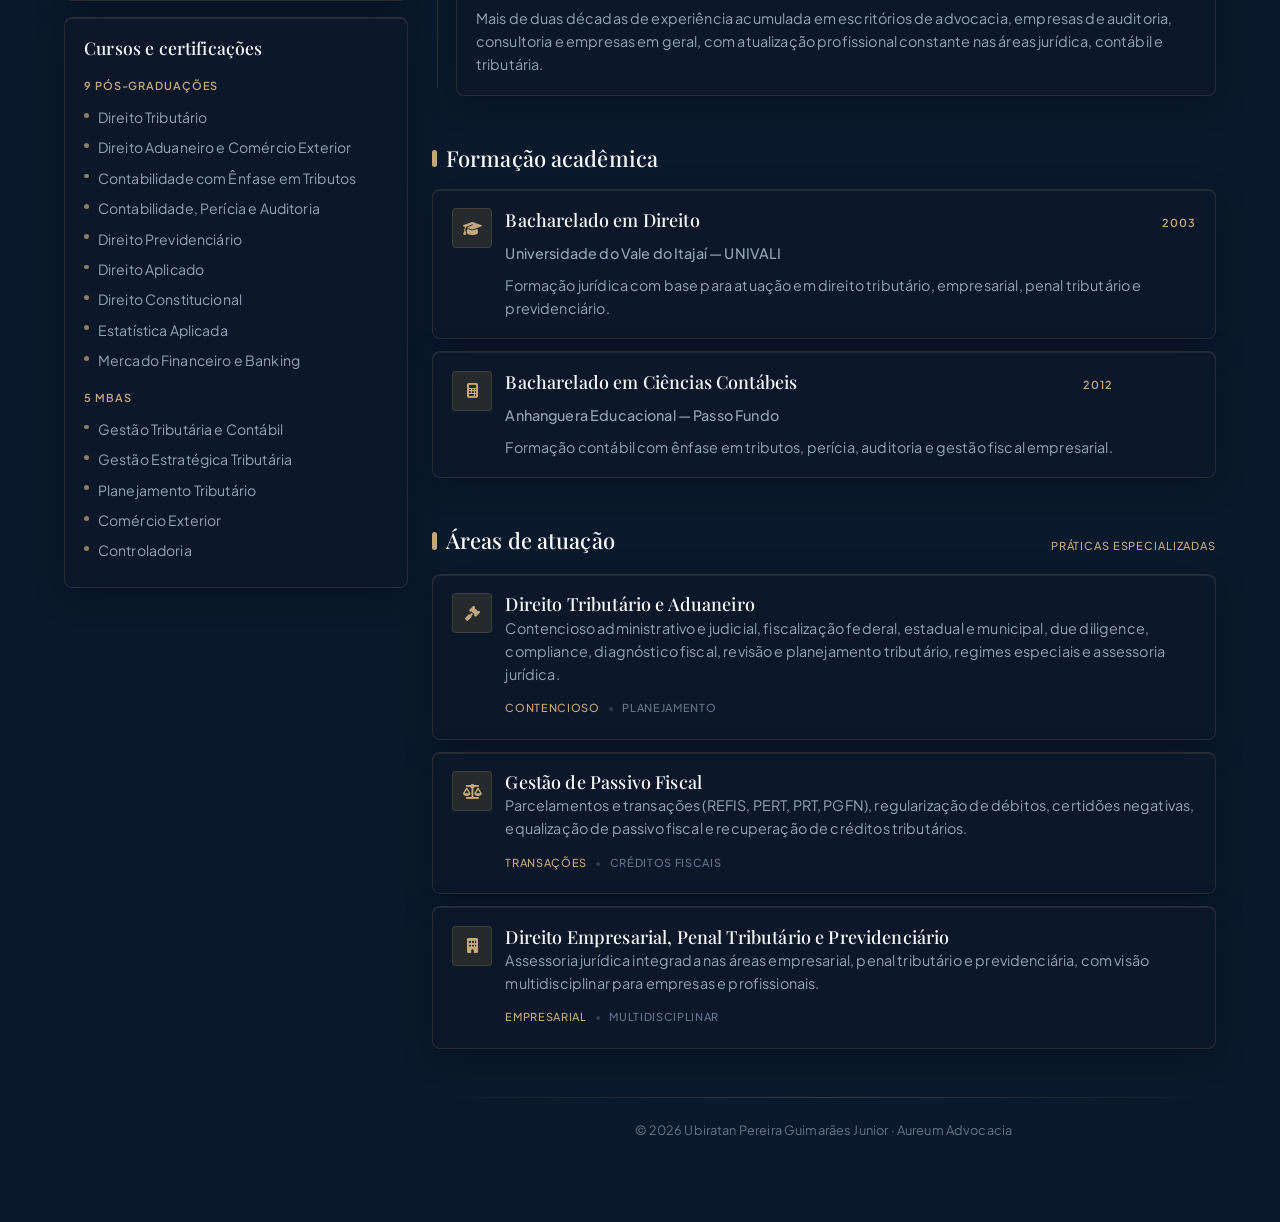
==== commit 962a62b5: "Mudança de Nome" ====
--- a/index.html
+++ b/index.html
@@ -59,7 +59,7 @@
           <span class="dot" aria-hidden="true"></span>
           <span>São Francisco do Sul, SC</span>
         </div>
-        <h1>Ubiratan Pereira Guimarães Junior</h1>
+        <h1>Ubiratan Pereira Guimarães Junior <span class="nickname">(Bira)</span></h1>
         <p class="hero-role">Contador · Sócio Proprietário na Aureum Advocacia</p>
         <p class="hero-lead">Mais de 24 anos unindo direito e contabilidade para soluções tributárias com excelência técnica e visão estratégica.</p>
 
--- a/styles.css
+++ b/styles.css
@@ -319,6 +319,15 @@
   color: var(--gold-soft);
 }
 
+.hero h1 .nickname {
+  font-weight: 500;
+  font-style: italic;
+  font-size: 0.55em;
+  letter-spacing: 0;
+  color: var(--on-surface-muted);
+  white-space: nowrap;
+}
+
 .hero-role {
   margin-top: 0.65rem;
   font-size: 15px;
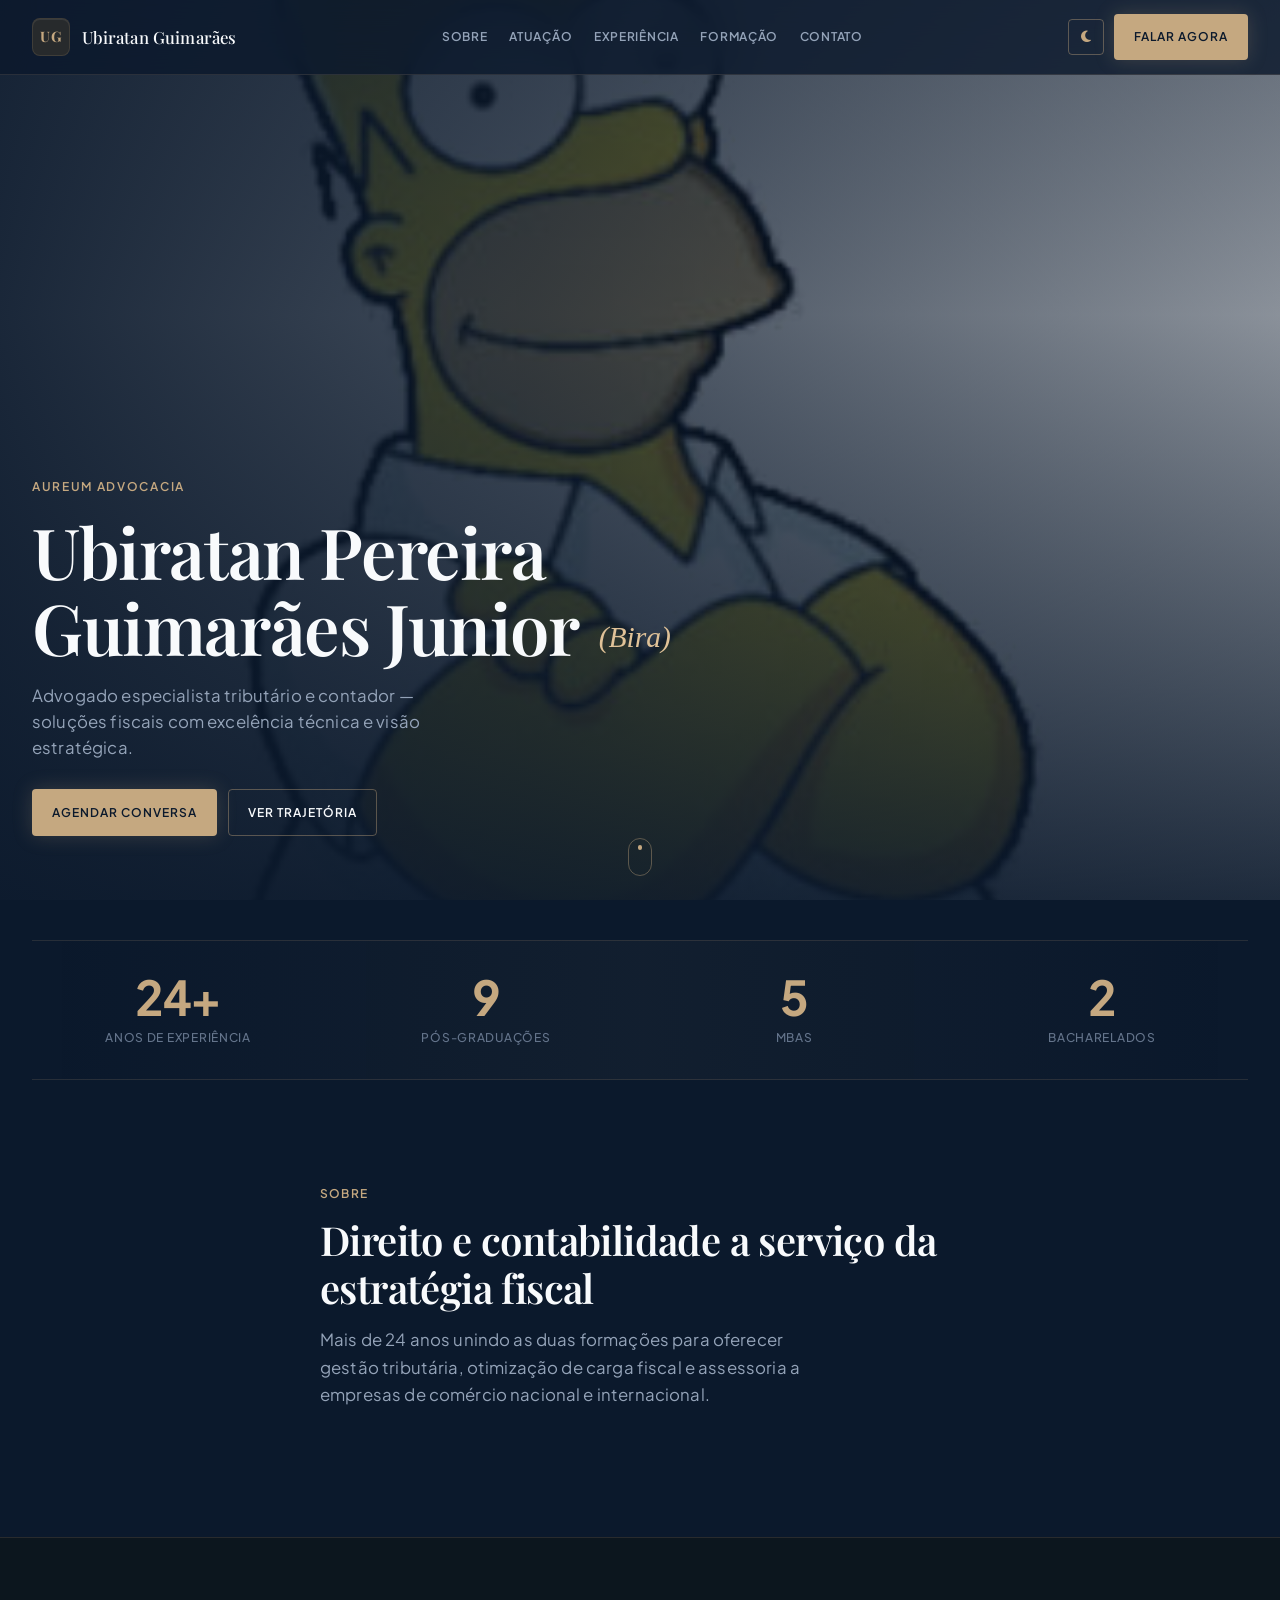
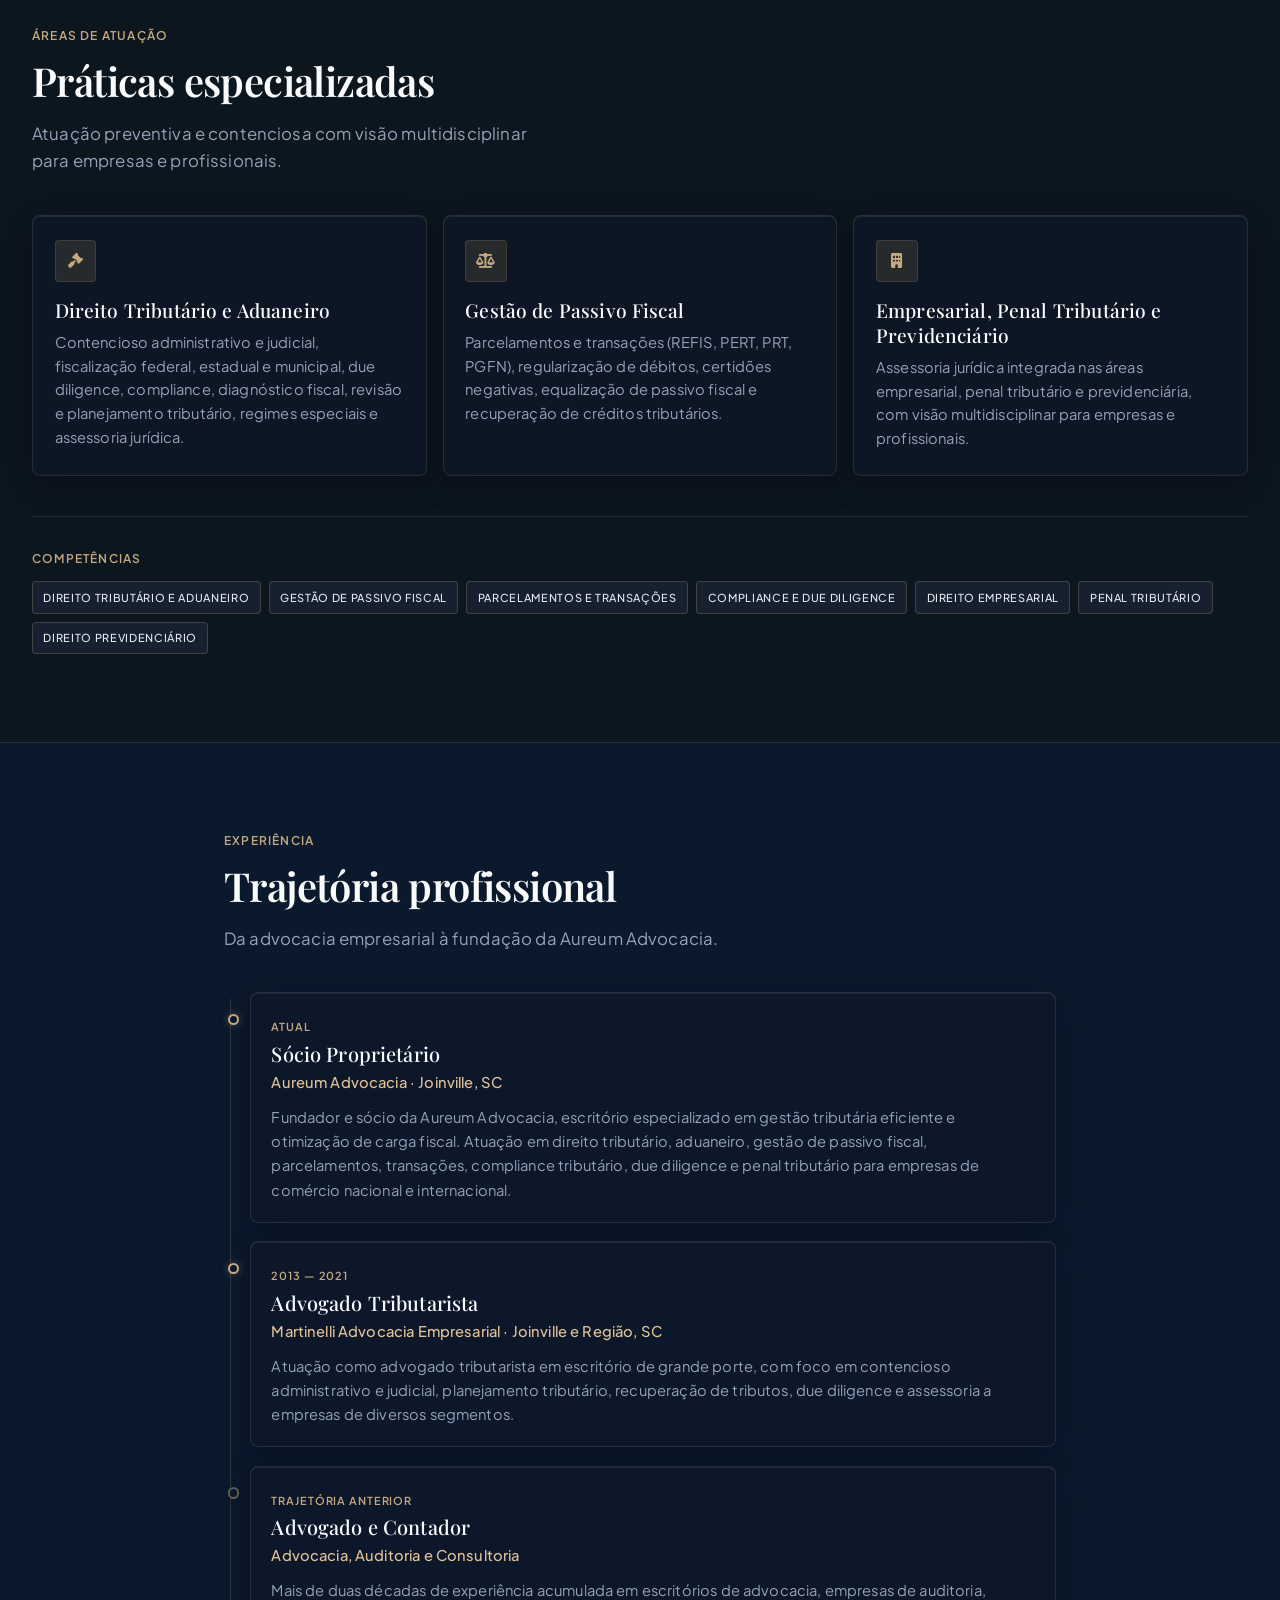
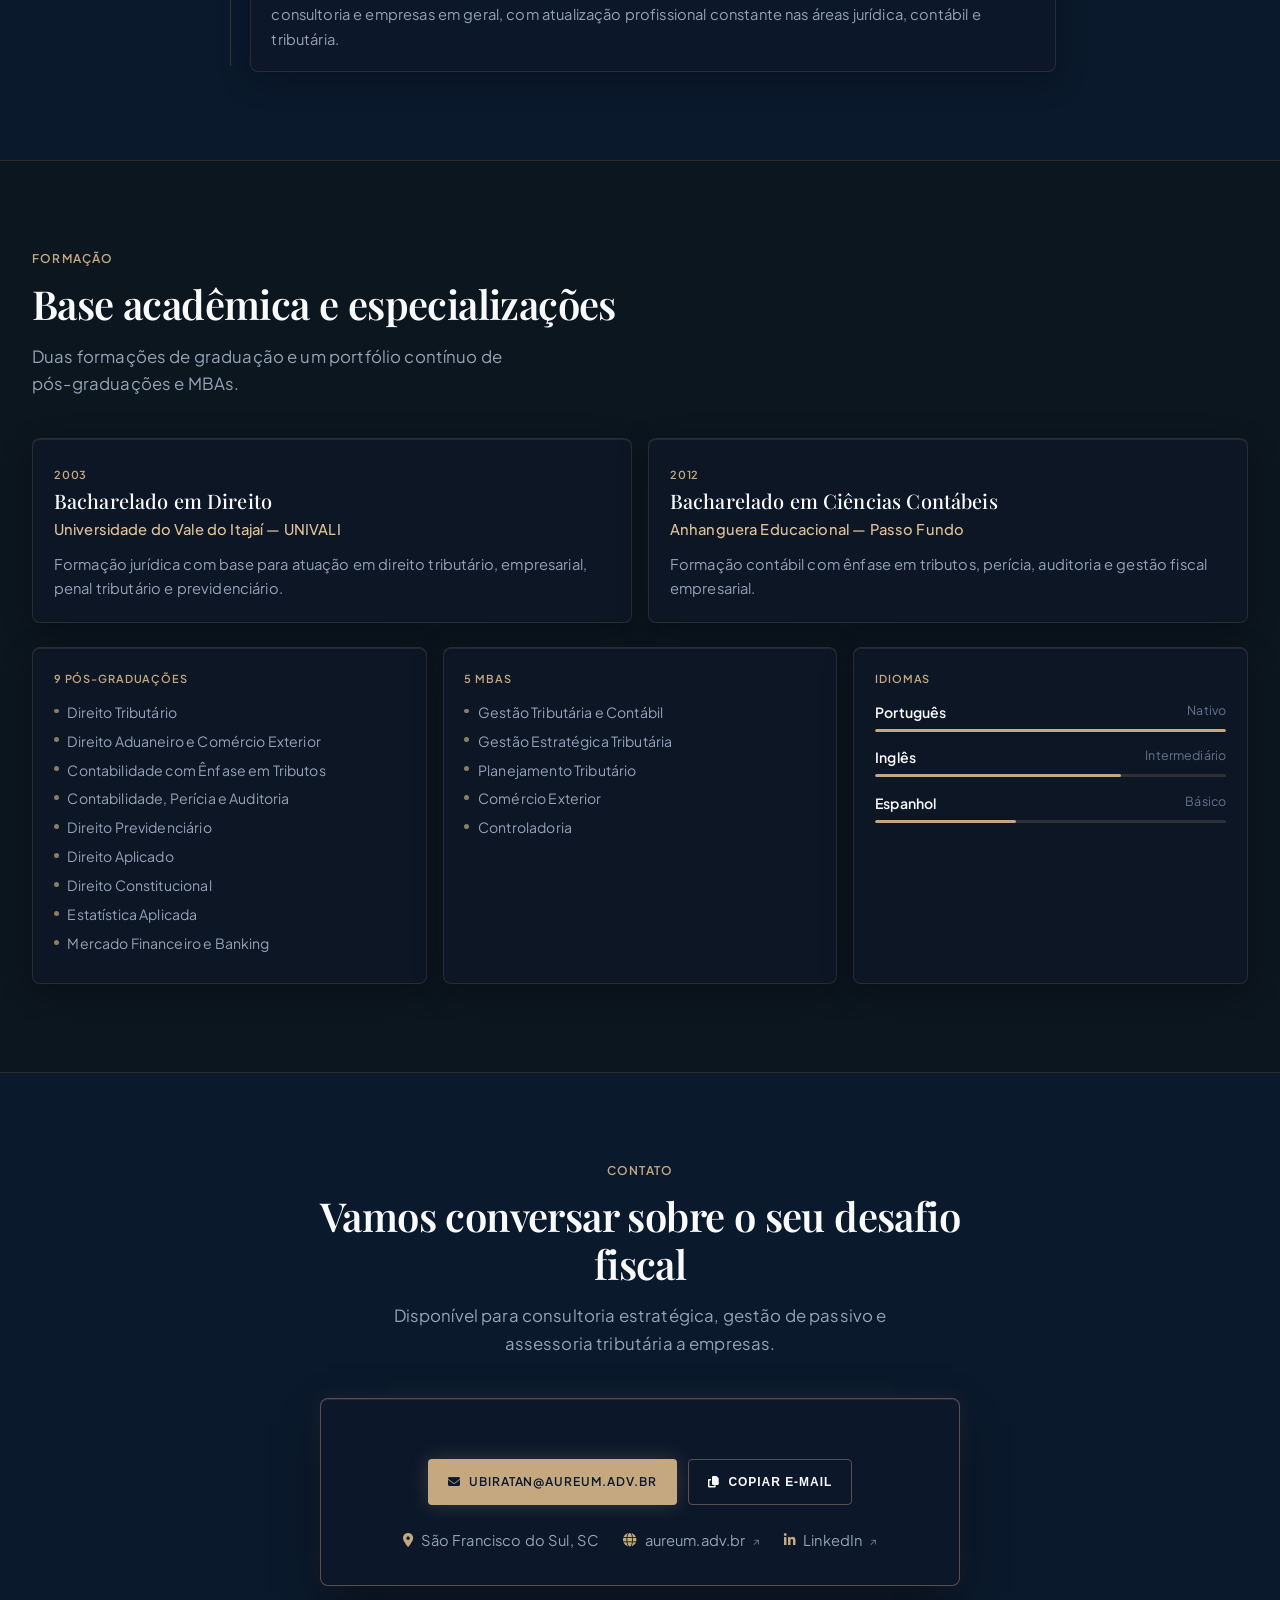
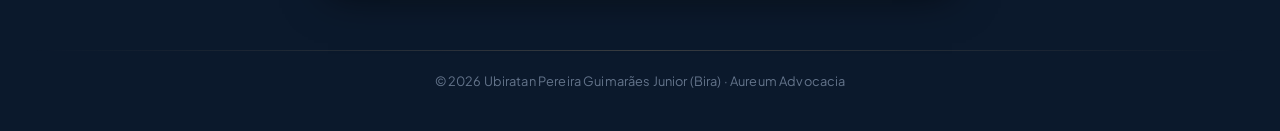
==== commit 889319c3: "Fix: Correção de Página" ====
--- a/index.html
+++ b/index.html
@@ -3,7 +3,8 @@
 <head>
   <meta charset="UTF-8">
   <meta name="viewport" content="width=device-width, initial-scale=1.0">
-  <title>Currículo | Ubiratan Pereira Guimarães Junior · Aureum Advocacia</title>
+  <title>Ubiratan Pereira Guimarães Junior (Bira) · Aureum Advocacia</title>
+  <meta name="description" content="Advogado especialista tributário e contador. Sócio proprietário da Aureum Advocacia — gestão tributária, passivo fiscal e assessoria a empresas.">
   <link rel="preconnect" href="https://fonts.googleapis.com">
   <link rel="preconnect" href="https://fonts.gstatic.com" crossorigin>
   <link href="https://fonts.googleapis.com/css2?family=Playfair+Display:ital,wght@0,500;0,600;0,700;1,500&family=Plus+Jakarta+Sans:ital,wght@0,400;0,500;0,600;0,700;1,400&display=swap" rel="stylesheet">
@@ -23,122 +24,133 @@
 
   <header class="topbar">
     <div class="topbar-inner">
-      <div class="brand">
+      <a class="brand" href="#inicio">
         <span class="brand-mark">UG</span>
-        <div class="brand-copy">
-          <span class="brand-label">Currículo</span>
-          <span class="brand-status">Disponível para consultoria</span>
-        </div>
-      </div>
+        <span class="brand-name">Ubiratan Guimarães</span>
+      </a>
+
+      <nav class="nav" aria-label="Seções">
+        <a href="#sobre">Sobre</a>
+        <a href="#atuacao">Atuação</a>
+        <a href="#experiencia">Experiência</a>
+        <a href="#formacao">Formação</a>
+        <a href="#contato">Contato</a>
+      </nav>
+
       <div class="topbar-actions">
         <button class="theme-toggle" id="themeToggle" aria-label="Alternar tema claro e escuro" title="Alternar tema">
           <i class="fas fa-moon theme-icon-dark"></i>
           <i class="fas fa-sun theme-icon-light"></i>
         </button>
+        <a class="btn btn-primary btn-nav" href="mailto:ubiratan@aureum.adv.br">Falar agora</a>
+        <button class="nav-toggle" id="navToggle" aria-label="Abrir menu" aria-expanded="false" aria-controls="mobileNav">
+          <i class="fas fa-bars"></i>
+        </button>
       </div>
     </div>
+
+    <nav class="mobile-nav" id="mobileNav" hidden>
+      <a href="#sobre">Sobre</a>
+      <a href="#atuacao">Atuação</a>
+      <a href="#experiencia">Experiência</a>
+      <a href="#formacao">Formação</a>
+      <a href="#contato">Contato</a>
+    </nav>
   </header>
 
-  <main class="shell">
+  <main>
+    <!-- Hero -->
     <section class="hero" id="inicio">
-      <div class="hero-glow" aria-hidden="true"></div>
-
-      <div class="photo-wrap">
-        <div class="photo-ring">
-          <img src="foto.png" alt="Ubiratan Pereira Guimarães Junior">
-        </div>
-        <span class="status-chip">
-          <span class="status-dot" aria-hidden="true"></span>
-          Contencioso &amp; Consultivo
-        </span>
-      </div>
-
-      <div class="hero-copy">
-        <div class="credential-row">
-          <span>Advogado especialista tributário</span>
-          <span class="dot" aria-hidden="true"></span>
-          <span>São Francisco do Sul, SC</span>
-        </div>
-        <h1>Ubiratan Pereira Guimarães Junior <span class="nickname">(Bira)</span></h1>
-        <p class="hero-role">Contador · Sócio Proprietário na Aureum Advocacia</p>
-        <p class="hero-lead">Mais de 24 anos unindo direito e contabilidade para soluções tributárias com excelência técnica e visão estratégica.</p>
-
-        <div class="chip-row">
-          <span class="chip">#DireitoTributário</span>
-          <span class="chip">#Aduaneiro</span>
-          <span class="chip chip-accent">#PlanejamentoTributário</span>
-          <span class="chip">#Compliance</span>
-          <span class="chip">#PassivoFiscal</span>
-        </div>
-
+      <div class="hero-media" aria-hidden="true">
+        <img src="foto.png" alt="">
+        <div class="hero-scrim"></div>
+      </div>
+
+      <div class="hero-content">
+        <p class="hero-brand">Aureum Advocacia</p>
+        <h1>
+          Ubiratan Pereira<br>
+          Guimarães Junior
+          <span class="nickname">(Bira)</span>
+        </h1>
+        <p class="hero-lead">Advogado especialista tributário e contador — soluções fiscais com excelência técnica e visão estratégica.</p>
         <div class="cta-row">
-          <a class="btn btn-primary" href="mailto:ubiratan@aureum.adv.br">
-            <i class="fas fa-envelope"></i>
-            Contato executivo
-          </a>
-          <button class="btn btn-secondary" type="button" id="copyEmail">
-            <i class="fas fa-copy"></i>
-            Copiar e-mail
-          </button>
-        </div>
-      </div>
-    </section>
-
-    <section class="metrics" aria-label="Indicadores">
-      <div class="section-head">
-        <h2><span class="title-bar" aria-hidden="true"></span>Indicadores de trajetória</h2>
-        <span class="section-kicker">Histórico consolidado</span>
-      </div>
-      <div class="metrics-grid">
-        <article class="metric-card" data-animate>
-          <span class="metric-rule" aria-hidden="true"></span>
-          <p class="metric-value">24+</p>
-          <p class="metric-label">Anos unindo direito e contabilidade</p>
-        </article>
-        <article class="metric-card" data-animate>
-          <span class="metric-rule" aria-hidden="true"></span>
-          <p class="metric-value">9</p>
-          <p class="metric-label">Pós-graduações especializadas</p>
-        </article>
-        <article class="metric-card" data-animate>
-          <span class="metric-rule" aria-hidden="true"></span>
-          <p class="metric-value">5</p>
-          <p class="metric-label">MBAs em gestão tributária e controladoria</p>
-        </article>
-        <article class="metric-card" data-animate>
-          <span class="metric-rule" aria-hidden="true"></span>
-          <p class="metric-value">2</p>
-          <p class="metric-label">Bacharelados — Direito e Contábeis</p>
-        </article>
-      </div>
-    </section>
-
-    <div class="layout">
-      <aside class="rail">
-        <section class="glass-card" id="contato">
-          <h2 class="rail-title">Contato</h2>
-          <ul class="contact-list">
-            <li>
-              <i class="fas fa-location-dot"></i>
-              <span>São Francisco do Sul, SC</span>
-            </li>
-            <li>
-              <i class="fas fa-envelope"></i>
-              <a href="mailto:ubiratan@aureum.adv.br">ubiratan@aureum.adv.br</a>
-            </li>
-            <li>
-              <i class="fas fa-globe"></i>
-              <a href="https://aureum.adv.br" target="_blank" rel="noopener noreferrer">aureum.adv.br <span class="ext" aria-hidden="true">↗</span></a>
-            </li>
-            <li>
-              <i class="fab fa-linkedin-in"></i>
-              <a href="https://www.linkedin.com/in/advogadoespecialistatribut%C3%A1rioubiratanpereiraguimar%C3%A3esjunior/" target="_blank" rel="noopener noreferrer">LinkedIn <span class="ext" aria-hidden="true">↗</span></a>
-            </li>
-          </ul>
-        </section>
-
-        <section class="glass-card" id="competencias">
-          <h2 class="rail-title">Competências</h2>
+          <a class="btn btn-primary" href="#contato">Agendar conversa</a>
+          <a class="btn btn-secondary" href="#experiencia">Ver trajetória</a>
+        </div>
+      </div>
+
+      <a class="scroll-hint" href="#indicadores" aria-label="Rolar para o conteúdo">
+        <span></span>
+      </a>
+    </section>
+
+    <!-- Indicadores -->
+    <section class="section section--tight" id="indicadores" aria-label="Indicadores">
+      <div class="wrap">
+        <div class="metrics-strip" data-animate>
+          <div class="metric-item">
+            <p class="metric-value">24+</p>
+            <p class="metric-label">Anos de experiência</p>
+          </div>
+          <div class="metric-item">
+            <p class="metric-value">9</p>
+            <p class="metric-label">Pós-graduações</p>
+          </div>
+          <div class="metric-item">
+            <p class="metric-value">5</p>
+            <p class="metric-label">MBAs</p>
+          </div>
+          <div class="metric-item">
+            <p class="metric-value">2</p>
+            <p class="metric-label">Bacharelados</p>
+          </div>
+        </div>
+      </div>
+    </section>
+
+    <!-- Sobre -->
+    <section class="section" id="sobre">
+      <div class="wrap wrap--narrow">
+        <header class="section-intro" data-animate>
+          <p class="eyebrow">Sobre</p>
+          <h2>Direito e contabilidade a serviço da estratégia fiscal</h2>
+          <p class="section-lead">Mais de 24 anos unindo as duas formações para oferecer gestão tributária, otimização de carga fiscal e assessoria a empresas de comércio nacional e internacional.</p>
+        </header>
+      </div>
+    </section>
+
+    <!-- Atuação -->
+    <section class="section section--alt" id="atuacao">
+      <div class="wrap">
+        <header class="section-intro" data-animate>
+          <p class="eyebrow">Áreas de atuação</p>
+          <h2>Práticas especializadas</h2>
+          <p class="section-lead">Atuação preventiva e contenciosa com visão multidisciplinar para empresas e profissionais.</p>
+        </header>
+
+        <div class="feature-grid">
+          <article class="feature" data-animate>
+            <div class="feature-icon" aria-hidden="true"><i class="fas fa-gavel"></i></div>
+            <h3>Direito Tributário e Aduaneiro</h3>
+            <p>Contencioso administrativo e judicial, fiscalização federal, estadual e municipal, due diligence, compliance, diagnóstico fiscal, revisão e planejamento tributário, regimes especiais e assessoria jurídica.</p>
+          </article>
+
+          <article class="feature" data-animate>
+            <div class="feature-icon" aria-hidden="true"><i class="fas fa-scale-balanced"></i></div>
+            <h3>Gestão de Passivo Fiscal</h3>
+            <p>Parcelamentos e transações (REFIS, PERT, PRT, PGFN), regularização de débitos, certidões negativas, equalização de passivo fiscal e recuperação de créditos tributários.</p>
+          </article>
+
+          <article class="feature" data-animate>
+            <div class="feature-icon" aria-hidden="true"><i class="fas fa-building"></i></div>
+            <h3>Empresarial, Penal Tributário e Previdenciário</h3>
+            <p>Assessoria jurídica integrada nas áreas empresarial, penal tributário e previdenciária, com visão multidisciplinar para empresas e profissionais.</p>
+          </article>
+        </div>
+
+        <div class="competencias" data-animate>
+          <p class="eyebrow">Competências</p>
           <div class="badge-stack">
             <span class="badge">Direito Tributário e Aduaneiro</span>
             <span class="badge">Gestão de Passivo Fiscal</span>
@@ -148,189 +160,183 @@
             <span class="badge">Penal Tributário</span>
             <span class="badge">Direito Previdenciário</span>
           </div>
-        </section>
-
-        <section class="glass-card" id="idiomas">
-          <h2 class="rail-title">Idiomas</h2>
-          <div class="lang-row">
-            <div class="lang-meta">
-              <strong>Português</strong>
-              <span>Nativo</span>
-            </div>
-            <div class="lang-bar"><span data-level="100"></span></div>
-          </div>
-          <div class="lang-row">
-            <div class="lang-meta">
-              <strong>Inglês</strong>
-              <span>Intermediário</span>
-            </div>
-            <div class="lang-bar"><span data-level="70"></span></div>
-          </div>
-          <div class="lang-row">
-            <div class="lang-meta">
-              <strong>Espanhol</strong>
-              <span>Básico</span>
-            </div>
-            <div class="lang-bar"><span data-level="40"></span></div>
-          </div>
-        </section>
-
-        <section class="glass-card" id="cursos">
-          <h2 class="rail-title">Cursos e certificações</h2>
-          <p class="rail-kicker">9 pós-graduações</p>
-          <ul class="plain-list">
-            <li>Direito Tributário</li>
-            <li>Direito Aduaneiro e Comércio Exterior</li>
-            <li>Contabilidade com Ênfase em Tributos</li>
-            <li>Contabilidade, Perícia e Auditoria</li>
-            <li>Direito Previdenciário</li>
-            <li>Direito Aplicado</li>
-            <li>Direito Constitucional</li>
-            <li>Estatística Aplicada</li>
-            <li>Mercado Financeiro e Banking</li>
+        </div>
+      </div>
+    </section>
+
+    <!-- Experiência -->
+    <section class="section" id="experiencia">
+      <div class="wrap wrap--readable">
+        <header class="section-intro" data-animate>
+          <p class="eyebrow">Experiência</p>
+          <h2>Trajetória profissional</h2>
+          <p class="section-lead">Da advocacia empresarial à fundação da Aureum Advocacia.</p>
+        </header>
+
+        <div class="timeline">
+          <article class="timeline-item" data-animate>
+            <span class="timeline-node" aria-hidden="true"></span>
+            <div class="timeline-card">
+              <span class="job-date">Atual</span>
+              <h3>Sócio Proprietário</h3>
+              <p class="job-place">Aureum Advocacia · Joinville, SC</p>
+              <p>Fundador e sócio da Aureum Advocacia, escritório especializado em gestão tributária eficiente e otimização de carga fiscal. Atuação em direito tributário, aduaneiro, gestão de passivo fiscal, parcelamentos, transações, compliance tributário, due diligence e penal tributário para empresas de comércio nacional e internacional.</p>
+            </div>
+          </article>
+
+          <article class="timeline-item" data-animate>
+            <span class="timeline-node" aria-hidden="true"></span>
+            <div class="timeline-card">
+              <span class="job-date">2013 — 2021</span>
+              <h3>Advogado Tributarista</h3>
+              <p class="job-place">Martinelli Advocacia Empresarial · Joinville e Região, SC</p>
+              <p>Atuação como advogado tributarista em escritório de grande porte, com foco em contencioso administrativo e judicial, planejamento tributário, recuperação de tributos, due diligence e assessoria a empresas de diversos segmentos.</p>
+            </div>
+          </article>
+
+          <article class="timeline-item" data-animate>
+            <span class="timeline-node timeline-node--muted" aria-hidden="true"></span>
+            <div class="timeline-card">
+              <span class="job-date">Trajetória anterior</span>
+              <h3>Advogado e Contador</h3>
+              <p class="job-place">Advocacia, Auditoria e Consultoria</p>
+              <p>Mais de duas décadas de experiência acumulada em escritórios de advocacia, empresas de auditoria, consultoria e empresas em geral, com atualização profissional constante nas áreas jurídica, contábil e tributária.</p>
+            </div>
+          </article>
+        </div>
+      </div>
+    </section>
+
+    <!-- Formação -->
+    <section class="section section--alt" id="formacao">
+      <div class="wrap">
+        <header class="section-intro" data-animate>
+          <p class="eyebrow">Formação</p>
+          <h2>Base acadêmica e especializações</h2>
+          <p class="section-lead">Duas formações de graduação e um portfólio contínuo de pós-graduações e MBAs.</p>
+        </header>
+
+        <div class="edu-grid">
+          <article class="edu-card" data-animate>
+            <span class="job-date">2003</span>
+            <h3>Bacharelado em Direito</h3>
+            <p class="job-place">Universidade do Vale do Itajaí — UNIVALI</p>
+            <p>Formação jurídica com base para atuação em direito tributário, empresarial, penal tributário e previdenciário.</p>
+          </article>
+
+          <article class="edu-card" data-animate>
+            <span class="job-date">2012</span>
+            <h3>Bacharelado em Ciências Contábeis</h3>
+            <p class="job-place">Anhanguera Educacional — Passo Fundo</p>
+            <p>Formação contábil com ênfase em tributos, perícia, auditoria e gestão fiscal empresarial.</p>
+          </article>
+        </div>
+
+        <div class="creds-grid" id="cursos">
+          <div class="creds-block" data-animate>
+            <p class="rail-kicker">9 pós-graduações</p>
+            <ul class="plain-list">
+              <li>Direito Tributário</li>
+              <li>Direito Aduaneiro e Comércio Exterior</li>
+              <li>Contabilidade com Ênfase em Tributos</li>
+              <li>Contabilidade, Perícia e Auditoria</li>
+              <li>Direito Previdenciário</li>
+              <li>Direito Aplicado</li>
+              <li>Direito Constitucional</li>
+              <li>Estatística Aplicada</li>
+              <li>Mercado Financeiro e Banking</li>
+            </ul>
+          </div>
+          <div class="creds-block" data-animate>
+            <p class="rail-kicker">5 MBAs</p>
+            <ul class="plain-list">
+              <li>Gestão Tributária e Contábil</li>
+              <li>Gestão Estratégica Tributária</li>
+              <li>Planejamento Tributário</li>
+              <li>Comércio Exterior</li>
+              <li>Controladoria</li>
+            </ul>
+          </div>
+          <div class="creds-block" id="idiomas" data-animate>
+            <p class="rail-kicker">Idiomas</p>
+            <div class="lang-row">
+              <div class="lang-meta">
+                <strong>Português</strong>
+                <span>Nativo</span>
+              </div>
+              <div class="lang-bar"><span data-level="100"></span></div>
+            </div>
+            <div class="lang-row">
+              <div class="lang-meta">
+                <strong>Inglês</strong>
+                <span>Intermediário</span>
+              </div>
+              <div class="lang-bar"><span data-level="70"></span></div>
+            </div>
+            <div class="lang-row">
+              <div class="lang-meta">
+                <strong>Espanhol</strong>
+                <span>Básico</span>
+              </div>
+              <div class="lang-bar"><span data-level="40"></span></div>
+            </div>
+          </div>
+        </div>
+      </div>
+    </section>
+
+    <!-- Contato -->
+    <section class="section section--cta" id="contato">
+      <div class="wrap wrap--narrow">
+        <header class="section-intro section-intro--center" data-animate>
+          <p class="eyebrow">Contato</p>
+          <h2>Vamos conversar sobre o seu desafio fiscal</h2>
+          <p class="section-lead">Disponível para consultoria estratégica, gestão de passivo e assessoria tributária a empresas.</p>
+        </header>
+
+        <div class="cta-panel" data-animate>
+          <div class="cta-row cta-row--center">
+            <a class="btn btn-primary" href="mailto:ubiratan@aureum.adv.br">
+              <i class="fas fa-envelope"></i>
+              ubiratan@aureum.adv.br
+            </a>
+            <button class="btn btn-secondary" type="button" id="copyEmail">
+              <i class="fas fa-copy"></i>
+              Copiar e-mail
+            </button>
+          </div>
+
+          <ul class="contact-links">
+            <li>
+              <i class="fas fa-location-dot"></i>
+              São Francisco do Sul, SC
+            </li>
+            <li>
+              <a href="https://aureum.adv.br" target="_blank" rel="noopener noreferrer">
+                <i class="fas fa-globe"></i>
+                aureum.adv.br
+                <span class="ext" aria-hidden="true">↗</span>
+              </a>
+            </li>
+            <li>
+              <a href="https://www.linkedin.com/in/advogadoespecialistatribut%C3%A1rioubiratanpereiraguimar%C3%A3esjunior/" target="_blank" rel="noopener noreferrer">
+                <i class="fab fa-linkedin-in"></i>
+                LinkedIn
+                <span class="ext" aria-hidden="true">↗</span>
+              </a>
+            </li>
           </ul>
-          <p class="rail-kicker">5 MBAs</p>
-          <ul class="plain-list">
-            <li>Gestão Tributária e Contábil</li>
-            <li>Gestão Estratégica Tributária</li>
-            <li>Planejamento Tributário</li>
-            <li>Comércio Exterior</li>
-            <li>Controladoria</li>
-          </ul>
-        </section>
-      </aside>
-
-      <div class="content">
-        <section class="chapter" id="objetivos">
-          <div class="section-head">
-            <h2><span class="title-bar" aria-hidden="true"></span>Objetivos</h2>
-          </div>
-          <div class="glass-card glass-card--inset">
-            <p>Mais de 24 anos de experiência unindo direito e contabilidade para oferecer soluções tributárias com excelência. Atuação em gestão tributária, otimização de carga fiscal e assessoria a empresas de comércio nacional e internacional.</p>
-          </div>
-        </section>
-
-        <section class="chapter" id="experiencia">
-          <div class="section-head">
-            <h2><span class="title-bar" aria-hidden="true"></span>Experiência profissional</h2>
-            <span class="section-kicker">Trajetória executiva</span>
-          </div>
-
-          <div class="timeline">
-            <article class="timeline-item" data-animate>
-              <span class="timeline-node" aria-hidden="true"></span>
-              <div class="glass-card job">
-                <span class="job-date">Atual</span>
-                <h3>Sócio Proprietário</h3>
-                <p class="job-place">Aureum Advocacia · Joinville, SC</p>
-                <p>Fundador e sócio da Aureum Advocacia, escritório especializado em gestão tributária eficiente e otimização de carga fiscal. Atuação em direito tributário, aduaneiro, gestão de passivo fiscal, parcelamentos, transações, compliance tributário, due diligence e penal tributário para empresas de comércio nacional e internacional.</p>
-              </div>
-            </article>
-
-            <article class="timeline-item" data-animate>
-              <span class="timeline-node" aria-hidden="true"></span>
-              <div class="glass-card job">
-                <span class="job-date">2013 — 2021</span>
-                <h3>Advogado Tributarista</h3>
-                <p class="job-place">Martinelli Advocacia Empresarial · Joinville e Região, SC</p>
-                <p>Atuação como advogado tributarista em escritório de grande porte, com foco em contencioso administrativo e judicial, planejamento tributário, recuperação de tributos, due diligence e assessoria a empresas de diversos segmentos.</p>
-              </div>
-            </article>
-
-            <article class="timeline-item" data-animate>
-              <span class="timeline-node timeline-node--muted" aria-hidden="true"></span>
-              <div class="glass-card job">
-                <span class="job-date">Trajetória anterior</span>
-                <h3>Advogado e Contador</h3>
-                <p class="job-place">Advocacia, Auditoria e Consultoria</p>
-                <p>Mais de duas décadas de experiência acumulada em escritórios de advocacia, empresas de auditoria, consultoria e empresas em geral, com atualização profissional constante nas áreas jurídica, contábil e tributária.</p>
-              </div>
-            </article>
-          </div>
-        </section>
-
-        <section class="chapter" id="formacao">
-          <div class="section-head">
-            <h2><span class="title-bar" aria-hidden="true"></span>Formação acadêmica</h2>
-          </div>
-          <div class="stack">
-            <article class="glass-card edu" data-animate>
-              <div class="edu-icon" aria-hidden="true"><i class="fas fa-graduation-cap"></i></div>
-              <div>
-                <div class="job-head">
-                  <h3>Bacharelado em Direito</h3>
-                  <span class="job-date">2003</span>
-                </div>
-                <p class="job-place">Universidade do Vale do Itajaí — UNIVALI</p>
-                <p>Formação jurídica com base para atuação em direito tributário, empresarial, penal tributário e previdenciário.</p>
-              </div>
-            </article>
-
-            <article class="glass-card edu" data-animate>
-              <div class="edu-icon" aria-hidden="true"><i class="fas fa-calculator"></i></div>
-              <div>
-                <div class="job-head">
-                  <h3>Bacharelado em Ciências Contábeis</h3>
-                  <span class="job-date">2012</span>
-                </div>
-                <p class="job-place">Anhanguera Educacional — Passo Fundo</p>
-                <p>Formação contábil com ênfase em tributos, perícia, auditoria e gestão fiscal empresarial.</p>
-              </div>
-            </article>
-          </div>
-        </section>
-
-        <section class="chapter" id="atuacao">
-          <div class="section-head">
-            <h2><span class="title-bar" aria-hidden="true"></span>Áreas de atuação</h2>
-            <span class="section-kicker">Práticas especializadas</span>
-          </div>
-          <div class="stack">
-            <article class="glass-card practice" data-animate>
-              <div class="edu-icon" aria-hidden="true"><i class="fas fa-gavel"></i></div>
-              <div>
-                <h3>Direito Tributário e Aduaneiro</h3>
-                <p>Contencioso administrativo e judicial, fiscalização federal, estadual e municipal, due diligence, compliance, diagnóstico fiscal, revisão e planejamento tributário, regimes especiais e assessoria jurídica.</p>
-                <div class="practice-tags">
-                  <span>Contencioso</span>
-                  <span>Planejamento</span>
-                </div>
-              </div>
-            </article>
-
-            <article class="glass-card practice" data-animate>
-              <div class="edu-icon" aria-hidden="true"><i class="fas fa-scale-balanced"></i></div>
-              <div>
-                <h3>Gestão de Passivo Fiscal</h3>
-                <p>Parcelamentos e transações (REFIS, PERT, PRT, PGFN), regularização de débitos, certidões negativas, equalização de passivo fiscal e recuperação de créditos tributários.</p>
-                <div class="practice-tags">
-                  <span>Transações</span>
-                  <span>Créditos fiscais</span>
-                </div>
-              </div>
-            </article>
-
-            <article class="glass-card practice" data-animate>
-              <div class="edu-icon" aria-hidden="true"><i class="fas fa-building"></i></div>
-              <div>
-                <h3>Direito Empresarial, Penal Tributário e Previdenciário</h3>
-                <p>Assessoria jurídica integrada nas áreas empresarial, penal tributário e previdenciária, com visão multidisciplinar para empresas e profissionais.</p>
-                <div class="practice-tags">
-                  <span>Empresarial</span>
-                  <span>Multidisciplinar</span>
-                </div>
-              </div>
-            </article>
-          </div>
-        </section>
-
-        <footer class="colophon">
-          <div class="divider" aria-hidden="true"></div>
-          <p>© 2026 Ubiratan Pereira Guimarães Junior · Aureum Advocacia</p>
-        </footer>
-      </div>
+        </div>
+      </div>
+    </section>
+  </main>
+
+  <footer class="site-footer">
+    <div class="wrap footer-inner">
+      <div class="divider" aria-hidden="true"></div>
+      <p>© 2026 Ubiratan Pereira Guimarães Junior (Bira) · Aureum Advocacia</p>
     </div>
-  </main>
+  </footer>
 
   <div class="toast" id="toast" role="status" aria-live="polite">
     <i class="fas fa-check-circle"></i>
--- a/styles.css
+++ b/styles.css
@@ -1,4 +1,4 @@
-/* ===== Juris Prestige — design system ===== */
+/* ===== Juris Prestige — landing CV ===== */
 :root,
 [data-theme="dark"] {
   --bg: #0b192c;
@@ -6,7 +6,6 @@
   --surface-low: #191c1e;
   --surface-container: #1d2022;
   --surface-high: #272a2c;
-  --surface-highest: #323537;
   --on-surface: #f8fafc;
   --on-surface-muted: #94a3b8;
   --on-surface-dim: #64748b;
@@ -16,29 +15,28 @@
   --gold-border-strong: rgba(197, 168, 128, 0.4);
   --glass: rgba(15, 23, 42, 0.65);
   --glass-hover: rgba(30, 41, 59, 0.85);
-  --slate: #1e293b;
   --track: rgba(197, 168, 128, 0.18);
   --fill: #c5a880;
   --shadow-card: 0 8px 32px -4px rgba(2, 6, 23, 0.45);
   --shadow-hover: 0 16px 40px -8px rgba(0, 0, 0, 0.6), 0 0 24px -2px rgba(197, 168, 128, 0.12);
   --inset: inset 0 1px 0 0 rgba(255, 255, 255, 0.08);
-  --ambient: rgba(197, 168, 128, 0.03);
-  --topbar: rgba(16, 20, 21, 0.85);
+  --ambient: rgba(197, 168, 128, 0.04);
+  --topbar: rgba(11, 25, 44, 0.82);
+  --section-alt: rgba(16, 20, 21, 0.55);
   --radius-sm: 0.25rem;
   --radius: 0.5rem;
-  --radius-xl: 0.75rem;
   --gutter: 2rem;
   --gutter-m: 1.25rem;
   --max: 76rem;
+  --readable: 46rem;
 }
 
 [data-theme="light"] {
-  --bg: #f4f6f8;
-  --surface: #eef1f4;
+  --bg: #f1f4f7;
+  --surface: #e8edf2;
   --surface-low: #ffffff;
   --surface-container: #ffffff;
-  --surface-high: #e8ecf0;
-  --surface-highest: #dde3e9;
+  --surface-high: #e2e8ef;
   --on-surface: #0b192c;
   --on-surface-muted: #475569;
   --on-surface-dim: #64748b;
@@ -46,16 +44,16 @@
   --gold-soft: #a8844f;
   --gold-border: rgba(138, 109, 63, 0.22);
   --gold-border-strong: rgba(138, 109, 63, 0.45);
-  --glass: rgba(255, 255, 255, 0.72);
-  --glass-hover: rgba(255, 255, 255, 0.92);
-  --slate: #e8ecf0;
+  --glass: rgba(255, 255, 255, 0.78);
+  --glass-hover: rgba(255, 255, 255, 0.95);
   --track: rgba(11, 25, 44, 0.12);
   --fill: #8a6d3f;
-  --shadow-card: 0 8px 28px -6px rgba(15, 23, 42, 0.12);
-  --shadow-hover: 0 14px 36px -8px rgba(15, 23, 42, 0.18);
+  --shadow-card: 0 8px 28px -6px rgba(15, 23, 42, 0.1);
+  --shadow-hover: 0 14px 36px -8px rgba(15, 23, 42, 0.16);
   --inset: inset 0 1px 0 0 rgba(255, 255, 255, 0.9);
-  --ambient: rgba(197, 168, 128, 0.08);
-  --topbar: rgba(238, 241, 244, 0.9);
+  --ambient: rgba(197, 168, 128, 0.1);
+  --topbar: rgba(241, 244, 247, 0.9);
+  --section-alt: rgba(226, 232, 239, 0.55);
 }
 
 *,
@@ -73,7 +71,7 @@
 body {
   font-family: 'Plus Jakarta Sans', sans-serif;
   font-size: 15px;
-  line-height: 24px;
+  line-height: 1.6;
   letter-spacing: 0.01em;
   background: var(--bg);
   color: var(--on-surface);
@@ -105,15 +103,30 @@
   pointer-events: none;
   z-index: 0;
   background:
-    radial-gradient(circle 800px at 20% -10%, var(--ambient), transparent 70%),
-    radial-gradient(circle 600px at 90% 30%, rgba(197, 168, 128, 0.02), transparent 65%),
+    radial-gradient(circle 900px at 15% -5%, var(--ambient), transparent 70%),
+    radial-gradient(circle 700px at 95% 40%, rgba(197, 168, 128, 0.03), transparent 65%),
     var(--bg);
+}
+
+.wrap {
+  width: min(100% - 2 * var(--gutter), var(--max));
+  margin-inline: auto;
+}
+
+.wrap--narrow {
+  width: min(100% - 2 * var(--gutter), 40rem);
+}
+
+.wrap--readable {
+  width: min(100% - 2 * var(--gutter), 52rem);
 }
 
 /* ===== Topbar ===== */
 .topbar {
-  position: sticky;
+  position: fixed;
   top: 0;
+  left: 0;
+  right: 0;
   z-index: 40;
   background: var(--topbar);
   backdrop-filter: blur(20px);
@@ -122,9 +135,9 @@
 }
 
 .topbar-inner {
-  max-width: var(--max);
+  width: min(100% - 2 * var(--gutter), var(--max));
   margin: 0 auto;
-  padding: 0.85rem var(--gutter);
+  padding: 0.85rem 0;
   display: flex;
   align-items: center;
   justify-content: space-between;
@@ -134,18 +147,23 @@
 .brand {
   display: flex;
   align-items: center;
-  gap: 0.75rem;
+  gap: 0.7rem;
+  color: var(--on-surface);
+}
+
+.brand:hover {
+  color: var(--on-surface);
 }
 
 .brand-mark {
-  width: 2.5rem;
-  height: 2.5rem;
+  width: 2.4rem;
+  height: 2.4rem;
   border-radius: var(--radius);
   background: var(--surface-high);
   color: var(--gold);
   font-family: 'Playfair Display', serif;
   font-weight: 700;
-  font-size: 0.95rem;
+  font-size: 0.9rem;
   letter-spacing: 0.04em;
   display: grid;
   place-items: center;
@@ -153,28 +171,40 @@
   border: 1px solid var(--gold-border);
 }
 
-.brand-copy {
+.brand-name {
+  font-family: 'Playfair Display', serif;
+  font-size: 1.05rem;
+  font-weight: 500;
+}
+
+.nav {
   display: flex;
-  flex-direction: column;
-  gap: 0.1rem;
-}
-
-.brand-label {
+  align-items: center;
+  gap: 1.35rem;
+}
+
+.nav a {
   font-size: 12px;
   font-weight: 600;
-  letter-spacing: 0.08em;
+  letter-spacing: 0.06em;
   text-transform: uppercase;
-  color: var(--on-surface);
-}
-
-.brand-status {
-  font-size: 11px;
-  font-weight: 500;
-  letter-spacing: 0.06em;
-  color: var(--gold-soft);
-}
-
-.theme-toggle {
+  color: var(--on-surface-muted);
+  transition: color 0.2s ease;
+}
+
+.nav a:hover,
+.nav a.active {
+  color: var(--gold);
+}
+
+.topbar-actions {
+  display: flex;
+  align-items: center;
+  gap: 0.6rem;
+}
+
+.theme-toggle,
+.nav-toggle {
   width: 2.25rem;
   height: 2.25rem;
   border-radius: var(--radius-sm);
@@ -187,190 +217,179 @@
   transition: background 0.2s ease, box-shadow 0.2s ease;
 }
 
-.theme-toggle:hover {
+.theme-toggle:hover,
+.nav-toggle:hover {
   background: rgba(197, 168, 128, 0.08);
-  box-shadow: 0 0 20px rgba(197, 168, 128, 0.18);
 }
 
 .theme-icon-light { display: none; }
 [data-theme="light"] .theme-icon-dark { display: none; }
 [data-theme="light"] .theme-icon-light { display: block; }
 
-/* ===== Shell ===== */
-.shell {
-  position: relative;
-  z-index: 1;
-  max-width: var(--max);
-  margin: 0 auto;
-  padding: 1.5rem var(--gutter) 4rem;
+.nav-toggle {
+  display: none;
+}
+
+.btn-nav {
+  padding: 0.55rem 0.9rem;
+}
+
+.mobile-nav {
+  display: none;
+  flex-direction: column;
+  gap: 0.25rem;
+  padding: 0.5rem var(--gutter) 1rem;
+  border-top: 1px solid var(--gold-border);
+}
+
+.mobile-nav a {
+  padding: 0.7rem 0;
+  font-size: 13px;
+  font-weight: 600;
+  letter-spacing: 0.06em;
+  text-transform: uppercase;
+  color: var(--on-surface-muted);
+  border-bottom: 1px solid var(--gold-border);
+}
+
+.mobile-nav:not([hidden]) {
+  display: flex;
 }
 
 /* ===== Hero ===== */
 .hero {
   position: relative;
+  z-index: 1;
+  min-height: 100vh;
+  min-height: 100dvh;
   display: grid;
-  grid-template-columns: auto 1fr;
-  gap: 2.5rem;
-  align-items: center;
-  padding: 2rem 0 2.5rem;
-}
-
-.hero-glow {
+  align-items: end;
+  padding: 7rem var(--gutter) 4rem;
+  overflow: hidden;
+}
+
+.hero-media {
   position: absolute;
-  inset: -2rem -1rem auto;
-  height: 18rem;
-  background: radial-gradient(ellipse at top left, rgba(197, 168, 128, 0.1), transparent 60%);
-  pointer-events: none;
-}
-
-.photo-wrap {
-  position: relative;
-  width: 10rem;
-  flex-shrink: 0;
-}
-
-.photo-ring {
-  width: 10rem;
-  height: 10rem;
-  border-radius: 9999px;
-  padding: 3px;
-  background: linear-gradient(145deg, var(--gold), rgba(197, 168, 128, 0.25), transparent);
-  box-shadow: 0 8px 30px rgba(197, 168, 128, 0.18);
-}
-
-.photo-ring img {
+  inset: 0;
+  z-index: 0;
+}
+
+.hero-media img {
   width: 100%;
   height: 100%;
+  object-fit: cover;
+  object-position: center 18%;
+  filter: grayscale(0.2) contrast(1.05);
+  transform: scale(1.02);
+  animation: heroKen 18s ease-in-out infinite alternate;
+}
+
+@keyframes heroKen {
+  from { transform: scale(1.02); }
+  to { transform: scale(1.08); }
+}
+
+.hero-scrim {
+  position: absolute;
+  inset: 0;
+  background:
+    linear-gradient(90deg, rgba(11, 25, 44, 0.92) 0%, rgba(11, 25, 44, 0.72) 42%, rgba(11, 25, 44, 0.35) 100%),
+    linear-gradient(180deg, rgba(11, 25, 44, 0.45) 0%, rgba(11, 25, 44, 0.2) 35%, rgba(11, 25, 44, 0.88) 100%);
+}
+
+[data-theme="light"] .hero-scrim {
+  background:
+    linear-gradient(90deg, rgba(241, 244, 247, 0.94) 0%, rgba(241, 244, 247, 0.75) 45%, rgba(241, 244, 247, 0.3) 100%),
+    linear-gradient(180deg, rgba(241, 244, 247, 0.35) 0%, rgba(241, 244, 247, 0.15) 40%, rgba(241, 244, 247, 0.9) 100%);
+}
+
+.hero-content {
+  position: relative;
+  z-index: 1;
+  width: min(100%, 40rem);
+  animation: riseIn 0.9s ease both;
+}
+
+.hero-brand {
+  font-size: 12px;
+  font-weight: 600;
+  letter-spacing: 0.14em;
+  text-transform: uppercase;
+  color: var(--gold);
+  margin-bottom: 1rem;
+}
+
+.hero h1 {
+  font-family: 'Playfair Display', serif;
+  font-size: clamp(2.6rem, 6vw, 4.4rem);
+  font-weight: 600;
+  line-height: 1.08;
+  letter-spacing: -0.02em;
+  color: var(--on-surface);
+}
+
+.hero h1 .nickname {
+  display: inline-block;
+  margin-left: 0.35rem;
+  font-weight: 500;
+  font-style: italic;
+  font-size: 0.42em;
+  letter-spacing: 0;
+  color: var(--gold-soft);
+  vertical-align: middle;
+}
+
+.hero-lead {
+  margin-top: 1.15rem;
+  max-width: 34ch;
+  font-size: 1.05rem;
+  line-height: 1.55;
+  color: var(--on-surface-muted);
+}
+
+.scroll-hint {
+  position: absolute;
+  bottom: 1.5rem;
+  left: 50%;
+  transform: translateX(-50%);
+  z-index: 2;
+  width: 1.5rem;
+  height: 2.4rem;
+  border: 1px solid var(--gold-border-strong);
   border-radius: 9999px;
-  object-fit: cover;
-  object-position: center top;
-}
-
-.status-chip {
-  position: absolute;
-  left: 50%;
-  bottom: -0.55rem;
-  transform: translateX(-50%);
-  white-space: nowrap;
-  display: inline-flex;
-  align-items: center;
-  gap: 0.4rem;
-  padding: 0.25rem 0.65rem;
-  border-radius: 9999px;
-  background: var(--surface-high);
-  color: var(--gold);
-  font-size: 11px;
-  font-weight: 600;
-  letter-spacing: 0.06em;
-  text-transform: uppercase;
-  border: 1px solid var(--gold-border);
-  box-shadow: var(--shadow-card);
-}
-
-.status-dot {
-  width: 0.4rem;
-  height: 0.4rem;
+  display: grid;
+  place-items: start center;
+  padding-top: 0.4rem;
+}
+
+.scroll-hint span {
+  width: 0.3rem;
+  height: 0.3rem;
   border-radius: 9999px;
   background: var(--gold);
-  box-shadow: 0 0 0 0 rgba(197, 168, 128, 0.55);
-  animation: pulse 2s ease infinite;
-}
-
-@keyframes pulse {
-  0%, 100% { box-shadow: 0 0 0 0 rgba(197, 168, 128, 0.45); }
-  50% { box-shadow: 0 0 0 6px rgba(197, 168, 128, 0); }
-}
-
-.hero-copy {
-  position: relative;
-  max-width: 42rem;
-}
-
-.credential-row {
-  display: inline-flex;
-  flex-wrap: wrap;
-  align-items: center;
-  gap: 0.5rem;
-  padding: 0.3rem 0.6rem;
-  border-radius: var(--radius-sm);
-  background: var(--surface-container);
-  color: var(--gold-soft);
-  font-size: 11px;
-  font-weight: 500;
-  letter-spacing: 0.06em;
-  text-transform: uppercase;
-  margin-bottom: 0.85rem;
-  border: 1px solid var(--gold-border);
-}
-
-.credential-row .dot {
-  width: 0.25rem;
-  height: 0.25rem;
-  border-radius: 9999px;
-  background: rgba(197, 168, 128, 0.45);
-}
-
-.hero h1 {
-  font-family: 'Playfair Display', serif;
-  font-size: clamp(2.1rem, 4.2vw, 3.5rem);
-  font-weight: 600;
-  line-height: 1.15;
-  letter-spacing: -0.02em;
-  color: var(--gold-soft);
-}
-
-.hero h1 .nickname {
-  font-weight: 500;
-  font-style: italic;
-  font-size: 0.55em;
-  letter-spacing: 0;
-  color: var(--on-surface-muted);
-  white-space: nowrap;
-}
-
-.hero-role {
-  margin-top: 0.65rem;
-  font-size: 15px;
-  font-weight: 500;
-  color: var(--on-surface-muted);
-}
-
-.hero-lead {
-  margin-top: 0.75rem;
-  font-size: 15px;
-  line-height: 1.6;
-  color: var(--on-surface-dim);
-  max-width: 46ch;
-}
-
-.chip-row {
-  display: flex;
-  flex-wrap: wrap;
-  gap: 0.5rem;
-  margin-top: 1.25rem;
-}
-
-.chip {
-  padding: 0.35rem 0.65rem;
-  border-radius: 9999px;
-  background: var(--surface-high);
-  color: var(--on-surface-muted);
-  font-size: 11px;
-  font-weight: 500;
-  letter-spacing: 0.04em;
-  border: 1px solid transparent;
-}
-
-.chip-accent {
-  color: var(--gold);
-  border-color: var(--gold-border);
-}
-
+  animation: scrollDot 1.6s ease infinite;
+}
+
+@keyframes scrollDot {
+  0% { opacity: 1; transform: translateY(0); }
+  100% { opacity: 0; transform: translateY(12px); }
+}
+
+@keyframes riseIn {
+  from { opacity: 0; transform: translateY(18px); }
+  to { opacity: 1; transform: none; }
+}
+
+/* ===== Buttons ===== */
 .cta-row {
   display: flex;
   flex-wrap: wrap;
-  gap: 0.65rem;
-  margin-top: 1.5rem;
+  gap: 0.7rem;
+  margin-top: 1.75rem;
+}
+
+.cta-row--center {
+  justify-content: center;
 }
 
 .btn {
@@ -378,7 +397,7 @@
   align-items: center;
   justify-content: center;
   gap: 0.5rem;
-  padding: 0.75rem 1.15rem;
+  padding: 0.8rem 1.2rem;
   border-radius: var(--radius-sm);
   font-size: 12px;
   font-weight: 600;
@@ -392,12 +411,12 @@
 .btn-primary {
   background: var(--gold);
   color: #0b192c;
-  box-shadow: 0 0 20px rgba(197, 168, 128, 0.2);
+  box-shadow: 0 0 20px rgba(197, 168, 128, 0.22);
 }
 
 .btn-primary:hover {
   color: #0b192c;
-  box-shadow: 0 0 20px rgba(197, 168, 128, 0.35);
+  box-shadow: 0 0 24px rgba(197, 168, 128, 0.38);
 }
 
 .btn-secondary {
@@ -413,196 +432,161 @@
 }
 
 /* ===== Sections ===== */
-.section-head {
-  display: flex;
-  flex-wrap: wrap;
-  align-items: baseline;
-  justify-content: space-between;
-  gap: 0.5rem 1rem;
-  margin-bottom: 1rem;
-}
-
-.section-head h2 {
-  font-family: 'Playfair Display', serif;
-  font-size: 1.375rem;
-  font-weight: 500;
-  line-height: 1.35;
-  letter-spacing: 0.005em;
-  display: flex;
-  align-items: center;
-  gap: 0.55rem;
-  color: var(--on-surface);
-}
-
-.title-bar {
-  width: 0.35rem;
-  height: 1.1rem;
-  border-radius: 9999px;
-  background: var(--gold);
-  flex-shrink: 0;
-}
-
-.section-kicker {
-  font-size: 11px;
-  font-weight: 500;
-  letter-spacing: 0.08em;
+.section {
+  position: relative;
+  z-index: 1;
+  padding: 5.5rem 0;
+}
+
+.section--tight {
+  padding: 2.5rem 0 1rem;
+}
+
+.section--alt {
+  background: var(--section-alt);
+  border-block: 1px solid var(--gold-border);
+}
+
+.section--cta {
+  padding-bottom: 4rem;
+}
+
+.section-intro {
+  margin-bottom: 2.5rem;
+}
+
+.section-intro--center {
+  text-align: center;
+}
+
+.eyebrow {
+  font-size: 12px;
+  font-weight: 600;
+  letter-spacing: 0.1em;
   text-transform: uppercase;
   color: var(--gold);
-}
-
-.metrics {
-  margin-bottom: 2.5rem;
-}
-
-.metrics-grid {
+  margin-bottom: 0.75rem;
+}
+
+.section-intro h2 {
+  font-family: 'Playfair Display', serif;
+  font-size: clamp(1.75rem, 3.5vw, 2.5rem);
+  font-weight: 600;
+  line-height: 1.2;
+  letter-spacing: -0.015em;
+  color: var(--on-surface);
+}
+
+.section-lead {
+  margin-top: 0.9rem;
+  font-size: 1.05rem;
+  line-height: 1.65;
+  color: var(--on-surface-muted);
+  max-width: 42ch;
+}
+
+.section-intro--center .section-lead {
+  margin-inline: auto;
+}
+
+/* ===== Metrics ===== */
+.metrics-strip {
   display: grid;
   grid-template-columns: repeat(4, 1fr);
-  gap: 0.75rem;
-}
-
-.metric-card {
-  position: relative;
-  padding: 1.15rem 1rem;
+  gap: 1rem;
+  padding: 1.5rem 0;
+  border-block: 1px solid var(--gold-border);
+  background: linear-gradient(90deg, transparent, rgba(197, 168, 128, 0.04), transparent);
+}
+
+.metric-item {
+  text-align: center;
+  padding: 0.5rem;
+}
+
+.metric-value {
+  font-size: clamp(2rem, 4vw, 3rem);
+  font-weight: 700;
+  letter-spacing: -0.03em;
+  line-height: 1;
+  color: var(--gold);
+  font-variant-numeric: tabular-nums;
+}
+
+.metric-label {
+  margin-top: 0.45rem;
+  font-size: 12px;
+  font-weight: 500;
+  letter-spacing: 0.06em;
+  text-transform: uppercase;
+  color: var(--on-surface-dim);
+}
+
+/* ===== Features ===== */
+.feature-grid {
+  display: grid;
+  grid-template-columns: repeat(3, 1fr);
+  gap: 1rem;
+}
+
+.feature {
+  padding: 1.5rem 1.35rem;
   border-radius: var(--radius);
   background: var(--glass);
   backdrop-filter: blur(16px);
   -webkit-backdrop-filter: blur(16px);
   border: 1px solid var(--gold-border);
   box-shadow: var(--shadow-card), var(--inset);
-  overflow: hidden;
-  transition: border-color 0.25s ease, box-shadow 0.25s ease, background 0.25s ease;
-}
-
-.metric-card:hover {
-  background: var(--glass-hover);
+  transition: border-color 0.25s ease, box-shadow 0.25s ease, transform 0.25s ease;
+}
+
+.feature:hover {
   border-color: var(--gold-border-strong);
   box-shadow: var(--shadow-hover), var(--inset);
-}
-
-.metric-rule {
-  display: block;
-  width: 1.5rem;
-  height: 2px;
-  background: var(--gold);
-  margin-bottom: 0.65rem;
-}
-
-.metric-value {
-  font-family: 'Plus Jakarta Sans', sans-serif;
-  font-size: clamp(1.75rem, 3vw, 2.75rem);
-  font-weight: 700;
-  line-height: 1.1;
-  letter-spacing: -0.03em;
+  transform: translateY(-3px);
+}
+
+.feature-icon {
+  width: 2.6rem;
+  height: 2.6rem;
+  border-radius: var(--radius-sm);
+  background: var(--surface-high);
   color: var(--gold);
-  font-variant-numeric: tabular-nums;
-}
-
-.metric-label {
-  margin-top: 0.4rem;
-  font-size: 13px;
-  line-height: 1.45;
+  display: grid;
+  place-items: center;
+  margin-bottom: 1rem;
+  border: 1px solid var(--gold-border);
+}
+
+.feature h3 {
+  font-family: 'Playfair Display', serif;
+  font-size: 1.2rem;
+  font-weight: 500;
+  line-height: 1.3;
+  margin-bottom: 0.55rem;
+}
+
+.feature p {
   color: var(--on-surface-muted);
-}
-
-/* ===== Layout ===== */
-.layout {
-  display: grid;
-  grid-template-columns: minmax(240px, 0.92fr) minmax(0, 2.1fr);
-  gap: 1.5rem;
-  align-items: start;
-}
-
-.rail {
-  display: flex;
-  flex-direction: column;
-  gap: 1rem;
-  position: sticky;
-  top: 5rem;
-}
-
-.content {
-  min-width: 0;
-}
-
-.chapter {
-  margin-bottom: 3rem;
-}
-
-.glass-card {
-  padding: 1.15rem 1.2rem;
-  border-radius: var(--radius);
-  background: var(--glass);
-  backdrop-filter: blur(16px);
-  -webkit-backdrop-filter: blur(16px);
-  border: 1px solid var(--gold-border);
-  box-shadow: var(--shadow-card), var(--inset);
-  transition: border-color 0.25s ease, box-shadow 0.25s ease, background 0.25s ease;
-}
-
-.glass-card:hover {
-  border-color: rgba(197, 168, 128, 0.28);
-}
-
-.glass-card--inset p {
-  color: var(--on-surface-muted);
-  max-width: 65ch;
-  line-height: 1.65;
-}
-
-.rail-title {
-  font-family: 'Playfair Display', serif;
-  font-size: 1.1rem;
-  font-weight: 500;
-  margin-bottom: 0.85rem;
-  color: var(--on-surface);
-}
-
-.rail-kicker {
-  font-size: 11px;
-  font-weight: 600;
-  letter-spacing: 0.08em;
-  text-transform: uppercase;
-  color: var(--gold);
-  margin: 0.85rem 0 0.45rem;
-}
-
-.contact-list li {
-  display: flex;
-  align-items: flex-start;
-  gap: 0.65rem;
-  font-size: 0.9rem;
-  margin-bottom: 0.7rem;
-  color: var(--on-surface-muted);
-}
-
-.contact-list i {
-  width: 1rem;
-  margin-top: 0.2rem;
-  color: var(--gold);
-  font-size: 0.8rem;
-}
-
-.contact-list a {
-  color: var(--on-surface);
-}
-
-.contact-list a:hover {
-  color: var(--gold);
-}
-
-.ext {
-  font-size: 0.75em;
-  opacity: 0.7;
+  font-size: 0.92rem;
+  line-height: 1.6;
+}
+
+.competencias {
+  margin-top: 2.5rem;
+  padding-top: 2rem;
+  border-top: 1px solid var(--gold-border);
 }
 
 .badge-stack {
   display: flex;
   flex-wrap: wrap;
-  gap: 0.45rem;
+  gap: 0.5rem;
+  margin-top: 0.85rem;
 }
 
 .badge {
-  padding: 0.35rem 0.55rem;
+  padding: 0.4rem 0.65rem;
   border-radius: var(--radius-sm);
   background: rgba(30, 41, 59, 0.6);
   border: 1px solid rgba(197, 168, 128, 0.25);
@@ -616,6 +600,123 @@
 [data-theme="light"] .badge {
   background: rgba(30, 41, 59, 0.06);
   color: var(--on-surface);
+}
+
+/* ===== Timeline ===== */
+.timeline {
+  position: relative;
+  padding-left: 1.6rem;
+  display: flex;
+  flex-direction: column;
+  gap: 1.15rem;
+}
+
+.timeline::before {
+  content: '';
+  position: absolute;
+  left: 0.35rem;
+  top: 0.4rem;
+  bottom: 0.4rem;
+  width: 1px;
+  background: rgba(197, 168, 128, 0.2);
+}
+
+.timeline-item {
+  position: relative;
+}
+
+.timeline-node {
+  position: absolute;
+  left: -1.38rem;
+  top: 1.35rem;
+  width: 0.7rem;
+  height: 0.7rem;
+  border-radius: 9999px;
+  background: var(--bg);
+  border: 2px solid var(--gold);
+  box-shadow: 0 0 8px rgba(197, 168, 128, 0.35);
+  z-index: 1;
+}
+
+.timeline-node--muted {
+  border-color: rgba(197, 168, 128, 0.45);
+  box-shadow: none;
+}
+
+.timeline-card {
+  padding: 1.25rem 1.3rem;
+  border-radius: var(--radius);
+  background: var(--glass);
+  backdrop-filter: blur(16px);
+  -webkit-backdrop-filter: blur(16px);
+  border: 1px solid var(--gold-border);
+  box-shadow: var(--shadow-card), var(--inset);
+}
+
+.job-date {
+  display: inline-block;
+  font-size: 11px;
+  font-weight: 600;
+  letter-spacing: 0.08em;
+  text-transform: uppercase;
+  color: var(--gold);
+  margin-bottom: 0.3rem;
+}
+
+.timeline-card h3,
+.edu-card h3 {
+  font-family: 'Playfair Display', serif;
+  font-size: 1.25rem;
+  font-weight: 500;
+  line-height: 1.3;
+}
+
+.job-place {
+  margin: 0.25rem 0 0.65rem;
+  font-size: 0.92rem;
+  font-weight: 500;
+  color: var(--gold-soft);
+}
+
+.timeline-card p:last-child,
+.edu-card p:last-child {
+  color: var(--on-surface-muted);
+  font-size: 0.92rem;
+  line-height: 1.65;
+}
+
+/* ===== Education ===== */
+.edu-grid {
+  display: grid;
+  grid-template-columns: repeat(2, 1fr);
+  gap: 1rem;
+  margin-bottom: 1.5rem;
+}
+
+.edu-card,
+.creds-block {
+  padding: 1.35rem 1.3rem;
+  border-radius: var(--radius);
+  background: var(--glass);
+  backdrop-filter: blur(16px);
+  -webkit-backdrop-filter: blur(16px);
+  border: 1px solid var(--gold-border);
+  box-shadow: var(--shadow-card), var(--inset);
+}
+
+.creds-grid {
+  display: grid;
+  grid-template-columns: repeat(3, 1fr);
+  gap: 1rem;
+}
+
+.rail-kicker {
+  font-size: 11px;
+  font-weight: 600;
+  letter-spacing: 0.08em;
+  text-transform: uppercase;
+  color: var(--gold);
+  margin-bottom: 0.85rem;
 }
 
 .plain-list li {
@@ -639,7 +740,7 @@
 }
 
 .lang-row {
-  margin-bottom: 0.85rem;
+  margin-bottom: 0.9rem;
 }
 
 .lang-meta {
@@ -676,143 +777,54 @@
   transition: width 1.1s ease;
 }
 
-/* ===== Timeline ===== */
-.timeline {
-  position: relative;
-  padding-left: 1.5rem;
-  display: flex;
-  flex-direction: column;
-  gap: 1rem;
-}
-
-.timeline::before {
-  content: '';
-  position: absolute;
-  left: 0.35rem;
-  top: 0.5rem;
-  bottom: 0.5rem;
-  width: 1px;
-  background: rgba(197, 168, 128, 0.18);
-}
-
-.timeline-item {
-  position: relative;
-}
-
-.timeline-node {
-  position: absolute;
-  left: -1.28rem;
-  top: 1.25rem;
-  width: 0.7rem;
-  height: 0.7rem;
-  border-radius: 9999px;
-  background: var(--bg);
-  border: 2px solid var(--gold);
-  box-shadow: 0 0 8px rgba(197, 168, 128, 0.35);
-  z-index: 1;
-}
-
-.timeline-node--muted {
-  border-color: rgba(197, 168, 128, 0.45);
-  box-shadow: none;
-}
-
-.job-date {
-  display: inline-block;
-  font-size: 11px;
-  font-weight: 600;
-  letter-spacing: 0.08em;
-  text-transform: uppercase;
-  color: var(--gold);
-  margin-bottom: 0.25rem;
-}
-
-.job h3,
-.edu h3,
-.practice h3 {
-  font-family: 'Playfair Display', serif;
-  font-size: 1.125rem;
-  font-weight: 500;
-  color: var(--on-surface);
-  line-height: 1.3;
-}
-
-.job-place {
-  margin: 0.2rem 0 0.55rem;
-  font-size: 0.9rem;
-  font-weight: 500;
-  color: var(--gold-soft);
-}
-
-.job p,
-.edu p,
-.practice p {
-  font-size: 0.9rem;
-  line-height: 1.6;
-  color: var(--on-surface-muted);
-}
-
-.stack {
-  display: flex;
-  flex-direction: column;
-  gap: 0.75rem;
-}
-
-.edu,
-.practice {
-  display: flex;
-  gap: 0.85rem;
-  align-items: flex-start;
-}
-
-.edu-icon {
-  width: 2.5rem;
-  height: 2.5rem;
-  border-radius: var(--radius-sm);
-  background: var(--surface-high);
-  color: var(--gold);
-  display: grid;
-  place-items: center;
-  flex-shrink: 0;
-  border: 1px solid var(--gold-border);
-}
-
-.job-head {
+/* ===== Contact CTA ===== */
+.cta-panel {
+  padding: 2rem 1.5rem;
+  border-radius: var(--radius);
+  background: var(--glass);
+  backdrop-filter: blur(16px);
+  -webkit-backdrop-filter: blur(16px);
+  border: 1px solid var(--gold-border-strong);
+  box-shadow: var(--shadow-hover), var(--inset);
+  text-align: center;
+}
+
+.contact-links {
   display: flex;
   flex-wrap: wrap;
-  justify-content: space-between;
-  gap: 0.35rem 1rem;
-  align-items: baseline;
-}
-
-.practice-tags {
-  display: flex;
-  flex-wrap: wrap;
-  gap: 0.5rem;
-  margin-top: 0.65rem;
-  font-size: 11px;
-  font-weight: 500;
-  letter-spacing: 0.06em;
-  text-transform: uppercase;
-}
-
-.practice-tags span:first-child {
+  justify-content: center;
+  gap: 0.75rem 1.5rem;
+  margin-top: 1.5rem;
+  color: var(--on-surface-muted);
+  font-size: 0.92rem;
+}
+
+.contact-links li,
+.contact-links a {
+  display: inline-flex;
+  align-items: center;
+  gap: 0.45rem;
+}
+
+.contact-links i {
   color: var(--gold);
-}
-
-.practice-tags span:not(:first-child) {
-  color: var(--on-surface-dim);
-}
-
-.practice-tags span:not(:first-child)::before {
-  content: '•';
-  margin-right: 0.5rem;
-  opacity: 0.4;
-}
-
-.colophon {
-  margin-top: 1rem;
-  padding-bottom: 1rem;
+  font-size: 0.85rem;
+}
+
+.ext {
+  font-size: 0.75em;
+  opacity: 0.7;
+}
+
+/* ===== Footer ===== */
+.site-footer {
+  position: relative;
+  z-index: 1;
+  padding: 0 0 2.5rem;
+}
+
+.footer-inner {
+  text-align: center;
 }
 
 .divider {
@@ -821,10 +833,9 @@
   background: linear-gradient(90deg, transparent, rgba(197, 168, 128, 0.25), transparent);
 }
 
-.colophon p {
+.site-footer p {
   font-size: 0.8rem;
   color: var(--on-surface-dim);
-  text-align: center;
 }
 
 /* ===== Toast ===== */
@@ -859,8 +870,8 @@
 /* ===== Motion ===== */
 .js [data-animate] {
   opacity: 0;
-  transform: translateY(14px);
-  transition: opacity 0.55s ease, transform 0.55s ease;
+  transform: translateY(18px);
+  transition: opacity 0.65s ease, transform 0.65s ease;
 }
 
 [data-animate].visible {
@@ -878,96 +889,103 @@
     opacity: 1;
     transform: none;
   }
+
+  .hero-media img {
+    transform: none;
+  }
 }
 
 /* ===== Responsive ===== */
 @media (max-width: 1023px) {
-  .metrics-grid {
-    grid-template-columns: repeat(2, 1fr);
-  }
-
-  .layout {
+  .nav,
+  .btn-nav {
+    display: none;
+  }
+
+  .nav-toggle {
+    display: grid;
+  }
+
+  .feature-grid,
+  .creds-grid {
     grid-template-columns: 1fr;
   }
 
-  .rail {
-    position: static;
-    display: grid;
-    grid-template-columns: repeat(2, 1fr);
-    gap: 0.75rem;
-  }
-
-  .rail #cursos {
-    grid-column: 1 / -1;
+  .edu-grid,
+  .metrics-strip {
+    grid-template-columns: 1fr 1fr;
+  }
+
+  .brand-name {
+    display: none;
   }
 }
 
 @media (max-width: 767px) {
-  .topbar-inner,
-  .shell {
-    padding-left: var(--gutter-m);
-    padding-right: var(--gutter-m);
+  :root {
+    --gutter: var(--gutter-m);
   }
 
   .hero {
-    grid-template-columns: 1fr;
-    justify-items: center;
-    text-align: center;
-    gap: 1.75rem;
-    padding-top: 1rem;
-  }
-
-  .hero-copy {
-    display: flex;
+    align-items: end;
+    padding-top: 6rem;
+    padding-bottom: 5rem;
+  }
+
+  .hero-scrim {
+    background:
+      linear-gradient(180deg, rgba(11, 25, 44, 0.35) 0%, rgba(11, 25, 44, 0.55) 40%, rgba(11, 25, 44, 0.94) 100%);
+  }
+
+  [data-theme="light"] .hero-scrim {
+    background:
+      linear-gradient(180deg, rgba(241, 244, 247, 0.25) 0%, rgba(241, 244, 247, 0.55) 45%, rgba(241, 244, 247, 0.95) 100%);
+  }
+
+  .hero h1 {
+    font-size: 2.35rem;
+  }
+
+  .cta-row .btn {
+    flex: 1 1 auto;
+  }
+
+  .section {
+    padding: 4rem 0;
+  }
+
+  .metrics-strip {
+    gap: 0.5rem;
+  }
+
+  .metric-value {
+    font-size: 1.75rem;
+  }
+
+  .contact-links {
     flex-direction: column;
     align-items: center;
-  }
-
-  .credential-row,
-  .chip-row,
-  .cta-row {
-    justify-content: center;
-  }
-
-  .hero h1 {
-    font-size: 2.1rem;
-    line-height: 1.2;
-  }
-
-  .photo-wrap {
-    width: 8.5rem;
-  }
-
-  .photo-ring {
-    width: 8.5rem;
-    height: 8.5rem;
-  }
-
-  .rail {
-    grid-template-columns: 1fr;
-  }
-
-  .metrics-grid {
-    grid-template-columns: 1fr 1fr;
-  }
-
-  .cta-row {
-    width: 100%;
-  }
-
-  .btn {
-    flex: 1;
   }
 }
 
 @media print {
   .topbar,
   .theme-toggle,
-  .cta-row,
+  .scroll-hint,
   .toast,
   .ambient,
-  .hero-glow {
+  .nav-toggle,
+  .mobile-nav {
     display: none !important;
+  }
+
+  .hero {
+    min-height: auto;
+    padding: 2rem 0;
+  }
+
+  .hero-media {
+    display: none;
   }
 
   body {
@@ -975,8 +993,11 @@
     color: #111;
   }
 
-  .glass-card,
-  .metric-card {
+  .feature,
+  .timeline-card,
+  .edu-card,
+  .creds-block,
+  .cta-panel {
     box-shadow: none;
     border: 1px solid #ccc;
     backdrop-filter: none;
